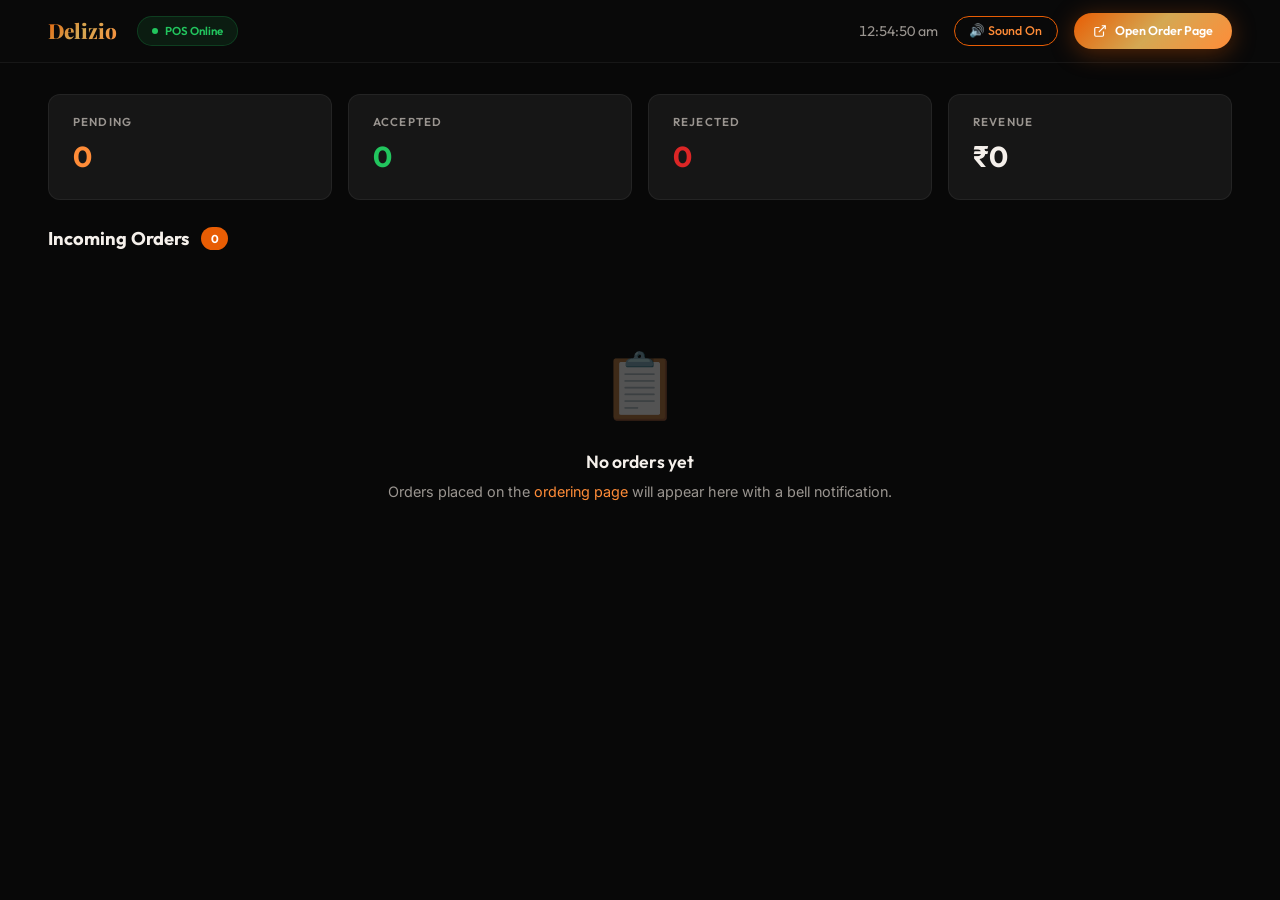
==== admin.html @ 1ea42906 "Initial commit: Delizio Momo Demo" ====
<!DOCTYPE html>
<html lang="en">
<head>
  <meta charset="UTF-8" />
  <meta name="viewport" content="width=device-width, initial-scale=1.0" />
  <title>POS Dashboard — Delizio Momo</title>
  <link rel="stylesheet" href="styles.css" />
  <style>
    /* ===== POS DASHBOARD STYLES ===== */
    body { background: #080808; }

    .pos-wrapper {
      padding-top: 70px;
      min-height: 100vh;
    }

    /* Top bar */
    .pos-topbar {
      position: fixed;
      top: 0;
      left: 0;
      width: 100%;
      z-index: 1000;
      background: rgba(10,10,10,0.92);
      backdrop-filter: blur(20px) saturate(1.6);
      border-bottom: 1px solid var(--color-border);
      padding: 0.8rem 0;
    }
    .pos-topbar .container {
      display: flex;
      align-items: center;
      justify-content: space-between;
    }
    .pos-topbar-left {
      display: flex;
      align-items: center;
      gap: 1.25rem;
    }
    .pos-topbar-left .nav-logo { font-size: 1.3rem; }
    .pos-badge {
      display: inline-flex;
      align-items: center;
      gap: 0.4rem;
      padding: 0.3rem 0.9rem;
      border-radius: var(--radius-full);
      background: rgba(34,197,94,0.1);
      border: 1px solid rgba(34,197,94,0.2);
      font-family: var(--font-ui);
      font-size: 0.72rem;
      font-weight: 600;
      color: var(--color-green);
    }
    .pos-badge .dot {
      width: 6px; height: 6px;
      border-radius: 50%;
      background: var(--color-green);
      animation: pulse-dot 2s ease-in-out infinite;
    }
    .pos-topbar-right {
      display: flex;
      align-items: center;
      gap: 1rem;
    }
    .pos-clock {
      font-family: var(--font-ui);
      font-size: 0.88rem;
      color: var(--color-text-dim);
      font-variant-numeric: tabular-nums;
    }
    .pos-sound-toggle {
      display: flex;
      align-items: center;
      gap: 0.4rem;
      padding: 0.4rem 0.9rem;
      border-radius: var(--radius-full);
      border: 1px solid var(--color-border);
      font-family: var(--font-ui);
      font-size: 0.78rem;
      font-weight: 500;
      color: var(--color-text-dim);
      cursor: pointer;
      transition: all var(--dur-fast) ease;
    }
    .pos-sound-toggle.on { border-color: var(--color-accent); color: var(--color-accent-2); }

    /* Stats bar */
    .pos-stats {
      display: flex;
      gap: 1rem;
      margin-bottom: 1.5rem;
    }
    .pos-stat-card {
      flex: 1;
      padding: 1.25rem 1.5rem;
      background: var(--color-surface);
      border: 1px solid var(--color-border);
      border-radius: var(--radius-md);
    }
    .pos-stat-card h4 {
      font-family: var(--font-ui);
      font-size: 0.72rem;
      font-weight: 600;
      text-transform: uppercase;
      letter-spacing: 0.1em;
      color: var(--color-text-dim);
      margin-bottom: 0.3rem;
    }
    .pos-stat-card .value {
      font-family: var(--font-ui);
      font-size: 1.8rem;
      font-weight: 700;
    }
    .pos-stat-card .value.orange { color: var(--color-accent-2); }
    .pos-stat-card .value.green { color: var(--color-green); }
    .pos-stat-card .value.red { color: var(--color-red); }

    /* Content */
    .pos-content { padding: 1.5rem 0 3rem; }
    .pos-section-title {
      font-family: var(--font-ui);
      font-size: 1.15rem;
      font-weight: 700;
      margin-bottom: 1rem;
      display: flex;
      align-items: center;
      gap: 0.75rem;
    }
    .pos-section-title .count {
      background: var(--color-accent);
      color: #fff;
      font-size: 0.72rem;
      font-weight: 700;
      padding: 0.15rem 0.6rem;
      border-radius: var(--radius-full);
    }

    /* Order cards */
    .pos-orders { display: flex; flex-direction: column; gap: 1rem; }

    .pos-order-card {
      background: var(--color-surface);
      border: 1px solid var(--color-border);
      border-radius: var(--radius-lg);
      padding: 1.5rem;
      transition: all var(--dur-med) var(--ease-out);
      animation: slideInOrder 0.5s var(--ease-out) both;
    }
    .pos-order-card.pending {
      border-color: rgba(232,93,4,0.3);
      box-shadow: 0 0 30px rgba(232,93,4,0.08);
    }
    .pos-order-card.accepted { border-color: rgba(34,197,94,0.3); }
    .pos-order-card.rejected { border-color: rgba(220,38,38,0.2); opacity: 0.5; }

    @keyframes slideInOrder {
      from { opacity: 0; transform: translateY(-20px) scale(0.97); }
      to   { opacity: 1; transform: translateY(0) scale(1); }
    }

    .pos-order-header {
      display: flex;
      align-items: center;
      justify-content: space-between;
      margin-bottom: 1rem;
      flex-wrap: wrap;
      gap: 0.5rem;
    }
    .pos-order-id {
      font-family: var(--font-ui);
      font-size: 1.1rem;
      font-weight: 700;
    }
    .pos-order-meta {
      display: flex;
      align-items: center;
      gap: 1rem;
    }
    .pos-order-type {
      display: inline-flex;
      align-items: center;
      gap: 0.3rem;
      padding: 0.25rem 0.7rem;
      border-radius: var(--radius-full);
      font-family: var(--font-ui);
      font-size: 0.7rem;
      font-weight: 600;
      text-transform: uppercase;
      background: rgba(255,255,255,0.05);
      border: 1px solid var(--color-border);
    }
    .pos-order-time {
      font-family: var(--font-ui);
      font-size: 0.78rem;
      color: var(--color-text-dim);
    }
    .pos-order-status {
      display: inline-flex;
      align-items: center;
      gap: 0.3rem;
      padding: 0.25rem 0.7rem;
      border-radius: var(--radius-full);
      font-family: var(--font-ui);
      font-size: 0.7rem;
      font-weight: 700;
      text-transform: uppercase;
      letter-spacing: 0.05em;
    }
    .pos-order-status.s-pending { background: rgba(232,93,4,0.12); color: var(--color-accent-2); }
    .pos-order-status.s-accepted { background: rgba(34,197,94,0.12); color: var(--color-green); }
    .pos-order-status.s-rejected { background: rgba(220,38,38,0.12); color: var(--color-red); }

    /* Order body */
    .pos-order-customer {
      display: flex;
      gap: 2rem;
      margin-bottom: 1rem;
      padding-bottom: 1rem;
      border-bottom: 1px solid var(--color-border);
      flex-wrap: wrap;
    }
    .pos-order-customer-info span {
      display: block;
      font-family: var(--font-ui);
    }
    .pos-cust-label {
      font-size: 0.65rem;
      text-transform: uppercase;
      letter-spacing: 0.1em;
      color: var(--color-text-dim);
      margin-bottom: 0.15rem;
    }
    .pos-cust-val {
      font-size: 0.9rem;
      font-weight: 500;
    }

    .pos-order-items-list {
      margin-bottom: 1rem;
    }
    .pos-order-items-list .item-row {
      display: flex;
      justify-content: space-between;
      align-items: center;
      padding: 0.4rem 0;
      font-family: var(--font-ui);
      font-size: 0.88rem;
    }
    .item-row .item-name {
      display: flex;
      align-items: center;
      gap: 0.5rem;
    }
    .item-row .item-qty {
      background: rgba(255,255,255,0.05);
      padding: 0.1rem 0.5rem;
      border-radius: 4px;
      font-size: 0.75rem;
      font-weight: 600;
      color: var(--color-text-dim);
    }
    .item-row .item-total {
      font-weight: 600;
      color: var(--color-text);
    }

    .pos-order-summary {
      display: flex;
      justify-content: space-between;
      align-items: center;
      padding-top: 0.75rem;
      border-top: 1px solid var(--color-border);
    }
    .pos-order-total {
      font-family: var(--font-ui);
    }
    .pos-order-total small {
      display: block;
      font-size: 0.7rem;
      color: var(--color-text-dim);
      text-transform: uppercase;
      letter-spacing: 0.08em;
    }
    .pos-order-total strong {
      font-size: 1.4rem;
      font-weight: 700;
      color: var(--color-accent-2);
    }
    .pos-order-total .breakdown {
      font-size: 0.72rem;
      color: var(--color-text-dim);
    }
    .pos-order-payment {
      font-family: var(--font-ui);
      font-size: 0.78rem;
      color: var(--color-text-dim);
      text-align: right;
    }
    .pos-order-payment strong { color: var(--color-text); }

    /* Action buttons */
    .pos-order-actions {
      display: flex;
      gap: 0.75rem;
      margin-top: 1.25rem;
    }
    .pos-btn {
      flex: 1;
      padding: 0.8rem;
      border-radius: var(--radius-md);
      font-family: var(--font-ui);
      font-weight: 700;
      font-size: 0.9rem;
      display: flex;
      align-items: center;
      justify-content: center;
      gap: 0.5rem;
      cursor: pointer;
      transition: all var(--dur-med) var(--ease-out);
    }
    .pos-btn-accept {
      background: rgba(34,197,94,0.12);
      border: 1px solid rgba(34,197,94,0.3);
      color: var(--color-green);
    }
    .pos-btn-accept:hover {
      background: var(--color-green);
      color: #fff;
    }
    .pos-btn-reject {
      background: rgba(220,38,38,0.08);
      border: 1px solid rgba(220,38,38,0.2);
      color: var(--color-red);
    }
    .pos-btn-reject:hover {
      background: var(--color-red);
      color: #fff;
    }

    /* Empty state */
    .pos-empty {
      text-align: center;
      padding: 4rem 2rem;
      color: var(--color-text-dim);
    }
    .pos-empty .icon { font-size: 4rem; margin-bottom: 1rem; opacity: 0.3; }
    .pos-empty h3 {
      font-family: var(--font-ui);
      font-size: 1.1rem;
      font-weight: 600;
      margin-bottom: 0.5rem;
      color: var(--color-text);
    }
    .pos-empty p { font-size: 0.9rem; }

    /* Bell ring animation */
    .bell-ring {
      position: fixed;
      inset: 0;
      z-index: 9999;
      display: flex;
      align-items: center;
      justify-content: center;
      background: rgba(0,0,0,0.6);
      backdrop-filter: blur(10px);
      opacity: 0;
      visibility: hidden;
      pointer-events: none;
      transition: all 0.3s ease;
    }
    .bell-ring.active { opacity: 1; visibility: visible; pointer-events: auto; }
    .bell-ring-inner {
      text-align: center;
      animation: bellBounce 0.6s ease infinite alternate;
    }
    .bell-ring-icon {
      font-size: 6rem;
      display: block;
      animation: bellShake 0.4s ease-in-out infinite;
    }
    .bell-ring-text {
      font-family: var(--font-ui);
      font-size: 1.5rem;
      font-weight: 700;
      margin-top: 1rem;
      color: var(--color-accent-2);
    }
    .bell-ring-sub {
      font-family: var(--font-ui);
      font-size: 0.9rem;
      color: var(--color-text-dim);
      margin-top: 0.5rem;
    }
    .bell-ring-dismiss {
      margin-top: 1.5rem;
      padding: 0.7rem 2rem;
      background: var(--color-accent);
      color: #fff;
      font-family: var(--font-ui);
      font-weight: 700;
      font-size: 0.9rem;
      border-radius: var(--radius-full);
      cursor: pointer;
      border: none;
      transition: all var(--dur-med) var(--ease-out);
    }
    .bell-ring-dismiss:hover { background: var(--color-accent-2); }

    @keyframes bellShake {
      0%  { transform: rotate(0deg); }
      25% { transform: rotate(15deg); }
      50% { transform: rotate(0deg); }
      75% { transform: rotate(-15deg); }
      100%{ transform: rotate(0deg); }
    }
    @keyframes bellBounce {
      from { transform: scale(1); }
      to   { transform: scale(1.05); }
    }

    /* Pulsing border on new order */
    @keyframes pulseGlow {
      0%, 100% { box-shadow: 0 0 15px rgba(232,93,4,0.15); }
      50%      { box-shadow: 0 0 40px rgba(232,93,4,0.35); }
    }
    .pos-order-card.pending { animation: slideInOrder 0.5s var(--ease-out) both, pulseGlow 2s ease-in-out infinite; }

    /* Responsive */
    @media (max-width: 768px) {
      .pos-stats { flex-wrap: wrap; }
      .pos-stat-card { min-width: calc(50% - 0.5rem); }
      .pos-order-customer { flex-direction: column; gap: 0.75rem; }
    }

    /* Print receipt iframe — hidden */
    #printFrame {
      position: fixed;
      top: -9999px;
      left: -9999px;
      width: 0;
      height: 0;
      border: none;
    }
  </style>
</head>
<body>

  <!-- Bell Ring Overlay -->
  <div class="bell-ring" id="bellOverlay">
    <div class="bell-ring-inner">
      <span class="bell-ring-icon">🔔</span>
      <div class="bell-ring-text">New Order!</div>
      <div class="bell-ring-sub">A customer just placed an order</div>
      <button class="bell-ring-dismiss" onclick="dismissBell()">View Order</button>
    </div>
  </div>

  <!-- Top bar -->
  <div class="pos-topbar">
    <div class="container">
      <div class="pos-topbar-left">
        <a href="index.html" class="nav-logo">Delizio</a>
        <span class="pos-badge"><span class="dot"></span> POS Online</span>
      </div>
      <div class="pos-topbar-right">
        <span class="pos-clock" id="clock">--:--:--</span>
        <button class="pos-sound-toggle on" id="soundToggle" onclick="toggleSound()">
          🔊 Sound On
        </button>
        <a href="order.html" class="btn btn-primary" style="font-size:.78rem;padding:.5rem 1.2rem">
          <svg width="14" height="14" viewBox="0 0 24 24" fill="none" stroke="currentColor" stroke-width="2"><path d="M18 13v6a2 2 0 01-2 2H5a2 2 0 01-2-2V8a2 2 0 012-2h6"/><polyline points="15 3 21 3 21 9"/><line x1="10" y1="14" x2="21" y2="3"/></svg>
          Open Order Page
        </a>
      </div>
    </div>
  </div>

  <div class="pos-wrapper">
    <div class="container">
      <div class="pos-content">

        <!-- Stats -->
        <div class="pos-stats">
          <div class="pos-stat-card">
            <h4>Pending</h4>
            <div class="value orange" id="statPending">0</div>
          </div>
          <div class="pos-stat-card">
            <h4>Accepted</h4>
            <div class="value green" id="statAccepted">0</div>
          </div>
          <div class="pos-stat-card">
            <h4>Rejected</h4>
            <div class="value red" id="statRejected">0</div>
          </div>
          <div class="pos-stat-card">
            <h4>Revenue</h4>
            <div class="value" id="statRevenue">₹0</div>
          </div>
        </div>

        <!-- Orders -->
        <div class="pos-section-title">
          Incoming Orders <span class="count" id="orderCount">0</span>
        </div>
        <div class="pos-orders" id="ordersContainer">
          <div class="pos-empty" id="emptyState">
            <div class="icon">📋</div>
            <h3>No orders yet</h3>
            <p>Orders placed on the <a href="order.html" style="color:var(--color-accent-2)">ordering page</a> will appear here with a bell notification.</p>
          </div>
        </div>
      </div>
    </div>
  </div>

  <!-- Hidden print frame -->
  <iframe id="printFrame"></iframe>

<script>
/* ===== POS DASHBOARD LOGIC ===== */

const channel = new BroadcastChannel('delizio_orders');
let orders = JSON.parse(localStorage.getItem('delizio_orders') || '[]');
// Deduplicate orders by ID (keep first occurrence)
orders = orders.filter((o, i, arr) => arr.findIndex(x => x.id === o.id) === i);
localStorage.setItem('delizio_orders', JSON.stringify(orders));
let soundOn = true;

// Web Audio API bell sound
const audioCtx = new (window.AudioContext || window.webkitAudioContext)();

function playBell() {
  if (!soundOn) return;
  // Resume audio context (needed after user gesture)
  if (audioCtx.state === 'suspended') audioCtx.resume();

  // LOUD repeating alarm — rings until dismissed
  alarmInterval = setInterval(() => {
    playAlarmBurst();
  }, 1800);
  playAlarmBurst(); // play immediately
}

let alarmInterval = null;

function stopAlarm() {
  if (alarmInterval) {
    clearInterval(alarmInterval);
    alarmInterval = null;
  }
}

function playAlarmBurst() {
  if (!soundOn) return;
  const now = audioCtx.currentTime;

  // Ring pattern: rapid alternating tones like a real alarm
  const pattern = [
    // RING 1
    { freq: 1800, start: 0,    dur: 0.12, vol: 1.0, type: 'square' },
    { freq: 1400, start: 0.12, dur: 0.12, vol: 1.0, type: 'square' },
    { freq: 1800, start: 0.24, dur: 0.12, vol: 1.0, type: 'square' },
    { freq: 1400, start: 0.36, dur: 0.12, vol: 1.0, type: 'square' },
    // RING 2 - higher
    { freq: 2200, start: 0.55, dur: 0.1,  vol: 0.9, type: 'square' },
    { freq: 1700, start: 0.65, dur: 0.1,  vol: 0.9, type: 'square' },
    { freq: 2200, start: 0.75, dur: 0.1,  vol: 0.9, type: 'square' },
    { freq: 1700, start: 0.85, dur: 0.1,  vol: 0.9, type: 'square' },
    // RING 3 - urgent
    { freq: 2500, start: 1.05, dur: 0.08, vol: 1.0, type: 'sawtooth' },
    { freq: 1900, start: 1.13, dur: 0.08, vol: 1.0, type: 'sawtooth' },
    { freq: 2500, start: 1.21, dur: 0.08, vol: 1.0, type: 'sawtooth' },
    { freq: 1900, start: 1.29, dur: 0.08, vol: 1.0, type: 'sawtooth' },
    { freq: 2500, start: 1.37, dur: 0.08, vol: 1.0, type: 'sawtooth' },
    { freq: 1900, start: 1.45, dur: 0.08, vol: 1.0, type: 'sawtooth' },
  ];

  pattern.forEach(t => {
    // Main oscillator
    const osc = audioCtx.createOscillator();
    const gain = audioCtx.createGain();
    osc.type = t.type;
    osc.frequency.value = t.freq;
    gain.gain.setValueAtTime(t.vol, now + t.start);
    gain.gain.setValueAtTime(t.vol, now + t.start + t.dur * 0.7);
    gain.gain.exponentialRampToValueAtTime(0.01, now + t.start + t.dur);
    osc.connect(gain);
    gain.connect(audioCtx.destination);
    osc.start(now + t.start);
    osc.stop(now + t.start + t.dur + 0.01);

    // Harmonic layer for extra loudness
    const osc2 = audioCtx.createOscillator();
    const gain2 = audioCtx.createGain();
    osc2.type = 'sine';
    osc2.frequency.value = t.freq * 0.5;
    gain2.gain.setValueAtTime(t.vol * 0.6, now + t.start);
    gain2.gain.exponentialRampToValueAtTime(0.01, now + t.start + t.dur);
    osc2.connect(gain2);
    gain2.connect(audioCtx.destination);
    osc2.start(now + t.start);
    osc2.stop(now + t.start + t.dur + 0.01);
  });
}

function toggleSound() {
  soundOn = !soundOn;
  const btn = document.getElementById('soundToggle');
  btn.textContent = soundOn ? '🔊 Sound On' : '🔇 Sound Off';
  btn.classList.toggle('on', soundOn);
  // Resume AudioContext on user gesture
  if (soundOn && audioCtx.state === 'suspended') {
    audioCtx.resume();
  }
}

// Resume audio on ANY click (required by browser autoplay policy)
document.addEventListener('click', () => {
  if (audioCtx.state === 'suspended') audioCtx.resume();
}, { once: true });

// Clock
function updateClock() {
  const now = new Date();
  document.getElementById('clock').textContent = now.toLocaleTimeString('en-IN', { hour12: true });
}
setInterval(updateClock, 1000);
updateClock();

// Listen for new orders
channel.addEventListener('message', e => {
  if (e.data.type === 'NEW_ORDER') {
    // Avoid duplicates
    if (!orders.some(o => o.id === e.data.order.id)) {
      orders.unshift(e.data.order);
      localStorage.setItem('delizio_orders', JSON.stringify(orders));
    }
    playBell();
    showBellOverlay();
    renderOrders();
  }
});

function showBellOverlay() {
  document.getElementById('bellOverlay').classList.add('active');
  // Auto-dismiss after 8s
  setTimeout(dismissBell, 8000);
}

function dismissBell() {
  document.getElementById('bellOverlay').classList.remove('active');
  stopAlarm();
}

function acceptOrder(orderId) {
  const idx = orders.findIndex(o => o.id === orderId && o.status === 'pending');
  if (idx !== -1) {
    orders[idx].status = 'accepted';
    localStorage.setItem('delizio_orders', JSON.stringify(orders));
    channel.postMessage({ type: 'ORDER_STATUS', orderId, status: 'accepted' });
    renderOrders();
    // Auto-print bill
    printBill(orders[idx]);
  }
}

function printBill(order) {
  const time = new Date(order.time).toLocaleString('en-IN', {
    day: '2-digit', month: 'short', year: 'numeric',
    hour: '2-digit', minute: '2-digit', hour12: true
  });
  const payLabel = order.payment === 'cod' ? 'Cash' : 'Online';
  const itemsHtml = order.items.map(i => `
    <tr>
      <td style="text-align:left">${i.diet==='veg'?'●':'●'} ${i.name}</td>
      <td style="text-align:center">${i.qty}</td>
      <td style="text-align:right">₹${i.price}</td>
      <td style="text-align:right">₹${i.price * i.qty}</td>
    </tr>
  `).join('');

  const billHtml = `
<!DOCTYPE html>
<html>
<head>
<style>
  @page { margin: 4mm; size: 80mm auto; }
  * { margin: 0; padding: 0; box-sizing: border-box; }
  body {
    font-family: 'Courier New', Courier, monospace;
    font-size: 12px;
    color: #000;
    width: 72mm;
    margin: 0 auto;
    padding: 2mm 0;
  }
  .center { text-align: center; }
  .brand { font-size: 20px; font-weight: bold; letter-spacing: 2px; margin-bottom: 2px; }
  .tagline { font-size: 9px; color: #555; margin-bottom: 6px; }
  .divider { border-top: 1px dashed #000; margin: 6px 0; }
  .info-row { display: flex; justify-content: space-between; font-size: 11px; margin: 2px 0; }
  table { width: 100%; border-collapse: collapse; margin: 4px 0; }
  th { font-size: 10px; text-transform: uppercase; border-bottom: 1px solid #000; padding: 3px 0; }
  td { font-size: 11px; padding: 3px 0; vertical-align: top; }
  .total-section { margin-top: 4px; }
  .total-row { display: flex; justify-content: space-between; font-size: 11px; margin: 2px 0; }
  .grand-total { font-size: 16px; font-weight: bold; border-top: 2px solid #000; border-bottom: 2px solid #000; padding: 4px 0; margin: 4px 0; }
  .footer { font-size: 10px; color: #555; margin-top: 8px; }
  .footer-big { font-size: 12px; font-weight: bold; margin-top: 4px; }
</style>
</head>
<body>
  <div class="center">
    <div class="brand">DELIZIO MOMO</div>
    <div class="tagline">The Taste That Lasts Long 🔥</div>
    <div style="font-size:10px">Phadke Road, Dombivli</div>
    <div style="font-size:10px">Tel: +91 XXXXX XXXXX</div>
  </div>

  <div class="divider"></div>

  <div class="info-row"><span>Order #</span><span><b>${order.id}</b></span></div>
  <div class="info-row"><span>Date</span><span>${time}</span></div>
  <div class="info-row"><span>Type</span><span>🏪 Self Pickup</span></div>
  <div class="info-row"><span>Payment</span><span>${payLabel}</span></div>

  <div class="divider"></div>

  <div class="info-row"><span>Customer</span><span><b>${order.customer.name}</b></span></div>
  <div class="info-row"><span>Phone</span><span>${order.customer.phone}</span></div>
  ${order.customer.notes ? '<div class="info-row"><span>Notes</span><span>' + order.customer.notes + '</span></div>' : ''}

  <div class="divider"></div>

  <table>
    <thead>
      <tr>
        <th style="text-align:left">Item</th>
        <th style="text-align:center">Qty</th>
        <th style="text-align:right">Rate</th>
        <th style="text-align:right">Amt</th>
      </tr>
    </thead>
    <tbody>
      ${itemsHtml}
    </tbody>
  </table>

  <div class="divider"></div>

  <div class="total-section">
    <div class="total-row"><span>Subtotal</span><span>₹${order.subtotal}</span></div>
    <div class="total-row"><span>GST (5%)</span><span>₹${order.gst}</span></div>
    <div class="total-row grand-total"><span>TOTAL</span><span>₹${order.total}</span></div>
  </div>

  <div class="divider"></div>

  <div class="center footer">
    <div class="footer-big">Thank You! Visit Again 🥟</div>
    <div style="margin-top:4px">Follow us @deliziomomo</div>
    <div style="margin-top:2px">www.deliziomomo.com</div>
  </div>

  <div style="margin-top:10px;text-align:center;font-size:9px;color:#999">
    --- Powered by Delizio POS ---
  </div>
</body>
</html>
  `;

  const frame = document.getElementById('printFrame');
  const doc = frame.contentDocument || frame.contentWindow.document;
  doc.open();
  doc.write(billHtml);
  doc.close();

  // Wait for content to render, then print
  setTimeout(() => {
    frame.contentWindow.focus();
    frame.contentWindow.print();
  }, 300);
}

function rejectOrder(orderId) {
  const idx = orders.findIndex(o => o.id === orderId && o.status === 'pending');
  if (idx !== -1) {
    orders[idx].status = 'rejected';
    localStorage.setItem('delizio_orders', JSON.stringify(orders));
    channel.postMessage({ type: 'ORDER_STATUS', orderId, status: 'rejected' });
    renderOrders();
  }
}

function renderOrders() {
  const container = document.getElementById('ordersContainer');
  const empty = document.getElementById('emptyState');

  if (orders.length === 0) {
    container.innerHTML = '';
    container.appendChild(empty);
    empty.style.display = '';
  } else {
    empty.style.display = 'none';
    container.innerHTML = orders.map(o => {
      const time = new Date(o.time).toLocaleTimeString('en-IN', { hour: '2-digit', minute: '2-digit', hour12: true });
      const statusClass = o.status === 'pending' ? 's-pending' : o.status === 'accepted' ? 's-accepted' : 's-rejected';
      const statusLabel = o.status.charAt(0).toUpperCase() + o.status.slice(1);
      const payLabel = o.payment === 'cod' ? '💵 Cash on Delivery' : '💳 Online Payment';

      return `
        <div class="pos-order-card ${o.status}">
          <div class="pos-order-header">
            <div style="display:flex;align-items:center;gap:0.75rem;flex-wrap:wrap">
              <span class="pos-order-id">#${o.id}</span>
              <span class="pos-order-type">${o.orderType === 'delivery' ? '🚗 Delivery' : '🏪 Pickup'}</span>
              <span class="pos-order-status ${statusClass}">● ${statusLabel}</span>
            </div>
            <span class="pos-order-time">🕐 ${time}</span>
          </div>

          <div class="pos-order-customer">
            <div class="pos-order-customer-info">
              <span class="pos-cust-label">Customer</span>
              <span class="pos-cust-val">${o.customer.name}</span>
            </div>
            <div class="pos-order-customer-info">
              <span class="pos-cust-label">Phone</span>
              <span class="pos-cust-val">${o.customer.phone}</span>
            </div>
            ${o.orderType === 'delivery' && o.customer.address ? `
            <div class="pos-order-customer-info" style="flex:1">
              <span class="pos-cust-label">Address</span>
              <span class="pos-cust-val">${o.customer.address}</span>
            </div>` : ''}
            ${o.customer.notes ? `
            <div class="pos-order-customer-info">
              <span class="pos-cust-label">Notes</span>
              <span class="pos-cust-val" style="color:var(--color-accent-2)">${o.customer.notes}</span>
            </div>` : ''}
          </div>

          <div class="pos-order-items-list">
            ${o.items.map(i => `
              <div class="item-row">
                <div class="item-name">
                  <span>${i.diet==='veg'?'🟢':'🔴'}</span>
                  <span>${i.name}</span>
                  <span class="item-qty">×${i.qty}</span>
                </div>
                <span class="item-total">₹${i.price * i.qty}</span>
              </div>
            `).join('')}
          </div>

          <div class="pos-order-summary">
            <div class="pos-order-total">
              <small>Order Total</small>
              <strong>₹${o.total}</strong>
              <div class="breakdown">Sub: ₹${o.subtotal} + GST: ₹${o.gst}${o.delivery ? ' + Del: ₹' + o.delivery : ''}</div>
            </div>
            <div class="pos-order-payment">
              <span>${payLabel}</span>
            </div>
          </div>

          ${o.status === 'pending' ? `
          <div class="pos-order-actions">
            <button class="pos-btn pos-btn-accept" data-action="accept" data-order-id="${o.id}">
              ✓ Accept Order
            </button>
            <button class="pos-btn pos-btn-reject" data-action="reject" data-order-id="${o.id}">
              ✕ Reject
            </button>
          </div>` : ''}
        </div>
      `;
    }).join('');
  }

  // Update stats
  const pending  = orders.filter(o => o.status === 'pending').length;
  const accepted = orders.filter(o => o.status === 'accepted').length;
  const rejected = orders.filter(o => o.status === 'rejected').length;
  const revenue  = orders.filter(o => o.status === 'accepted').reduce((s,o) => s + o.total, 0);

  document.getElementById('statPending').textContent = pending;
  document.getElementById('statAccepted').textContent = accepted;
  document.getElementById('statRejected').textContent = rejected;
  document.getElementById('statRevenue').textContent = '₹' + revenue;
  document.getElementById('orderCount').textContent = orders.length;
}

// Event delegation for accept/reject buttons
document.getElementById('ordersContainer').addEventListener('click', function(e) {
  const btn = e.target.closest('[data-action]');
  if (!btn) return;
  const action = btn.dataset.action;
  const orderId = btn.dataset.orderId;
  if (action === 'accept') acceptOrder(orderId);
  if (action === 'reject') rejectOrder(orderId);
});

renderOrders();
</script>
</body>
</html>
---- styles.css ----
/* ===== DELIZIO MOMO — DESIGN SYSTEM ===== */
@import url('https://fonts.googleapis.com/css2?family=Playfair+Display:ital,wght@0,400;0,600;0,700;0,800;1,400;1,600&family=Inter:wght@300;400;500;600;700&family=Outfit:wght@300;400;500;600;700&display=swap');

/* ---------- TOKENS ---------- */
:root {
  /* Palette */
  --color-bg:        #0A0A0A;
  --color-bg-alt:    #111111;
  --color-surface:   #161616;
  --color-surface-2: #1C1C1C;
  --color-border:    rgba(255,255,255,0.06);
  --color-text:      #F5F0EB;
  --color-text-dim:  #9A9590;
  --color-accent:    #E85D04;
  --color-accent-2:  #FF8C38;
  --color-gold:      #D4A853;
  --color-red:       #DC2626;
  --color-green:     #22C55E;

  /* Gradients */
  --grad-hero:    linear-gradient(135deg, #E85D04 0%, #D4A853 50%, #FF8C38 100%);
  --grad-card:    linear-gradient(180deg, rgba(232,93,4,0.08) 0%, rgba(10,10,10,0) 100%);
  --grad-glow:    radial-gradient(ellipse at 50% 0%, rgba(232,93,4,0.12) 0%, transparent 70%);

  /* Typography */
  --font-display: 'Playfair Display', Georgia, serif;
  --font-body:    'Inter', -apple-system, sans-serif;
  --font-ui:      'Outfit', 'Inter', sans-serif;

  /* Spacing */
  --space-xs:  0.5rem;
  --space-sm:  1rem;
  --space-md:  1.5rem;
  --space-lg:  2.5rem;
  --space-xl:  4rem;
  --space-2xl: 6rem;
  --space-3xl: 8rem;

  /* Radius */
  --radius-sm:   8px;
  --radius-md:   12px;
  --radius-lg:   20px;
  --radius-xl:   28px;
  --radius-full: 999px;

  /* Timing */
  --ease-out:  cubic-bezier(0.16, 1, 0.3, 1);
  --ease-in:   cubic-bezier(0.6, 0, 0.4, 1);
  --dur-fast:  200ms;
  --dur-med:   400ms;
  --dur-slow:  700ms;
}

/* ---------- RESET ---------- */
*, *::before, *::after { margin: 0; padding: 0; box-sizing: border-box; }

html {
  scroll-behavior: smooth;
  font-size: 16px;
  -webkit-font-smoothing: antialiased;
  -moz-osx-font-smoothing: grayscale;
}

body {
  font-family: var(--font-body);
  background: var(--color-bg);
  color: var(--color-text);
  line-height: 1.6;
  overflow-x: hidden;
}

a { color: inherit; text-decoration: none; }
button { font-family: inherit; cursor: pointer; border: none; background: none; color: inherit; }
img { display: block; max-width: 100%; height: auto; }
ul, ol { list-style: none; }
h1,h2,h3,h4,h5,h6 { font-family: var(--font-display); font-weight: 700; line-height: 1.15; }

/* ---------- UTILITY ---------- */
.container {
  width: 100%;
  max-width: 1280px;
  margin: 0 auto;
  padding: 0 clamp(1.25rem, 4vw, 3rem);
}
.section-pad { padding: var(--space-3xl) 0; }
.section-label {
  font-family: var(--font-ui);
  font-size: 0.75rem;
  font-weight: 600;
  letter-spacing: 0.2em;
  text-transform: uppercase;
  color: var(--color-accent);
  margin-bottom: var(--space-xs);
}
.section-title {
  font-size: clamp(2rem, 5vw, 3.5rem);
  margin-bottom: var(--space-md);
}
.section-sub {
  color: var(--color-text-dim);
  max-width: 560px;
  font-size: 1.05rem;
}

/* ---------- BUTTONS ---------- */
.btn {
  display: inline-flex;
  align-items: center;
  gap: 0.5rem;
  padding: 0.85rem 2rem;
  border-radius: var(--radius-full);
  font-family: var(--font-ui);
  font-weight: 600;
  font-size: 0.95rem;
  transition: all var(--dur-med) var(--ease-out);
  position: relative;
  overflow: hidden;
}
.btn::after {
  content: '';
  position: absolute;
  inset: 0;
  background: rgba(255,255,255,0);
  transition: background var(--dur-fast) ease;
}
.btn:hover::after { background: rgba(255,255,255,0.08); }

.btn-primary {
  background: var(--grad-hero);
  color: #fff;
  box-shadow: 0 4px 24px rgba(232,93,4,0.35);
}
.btn-primary:hover {
  box-shadow: 0 6px 32px rgba(232,93,4,0.5);
  transform: translateY(-2px);
}
.btn-outline {
  border: 1.5px solid rgba(255,255,255,0.2);
  color: var(--color-text);
  backdrop-filter: blur(8px);
}
.btn-outline:hover {
  border-color: var(--color-accent);
  color: var(--color-accent);
}

/* ---------- CUSTOM CURSOR ---------- */
.cursor-dot {
  position: fixed;
  width: 8px;
  height: 8px;
  border-radius: 50%;
  background: var(--color-accent);
  pointer-events: none;
  z-index: 10000;
  transition: transform var(--dur-fast) var(--ease-out);
  mix-blend-mode: difference;
}
.cursor-ring {
  position: fixed;
  width: 40px;
  height: 40px;
  border-radius: 50%;
  border: 1.5px solid rgba(232,93,4,0.4);
  pointer-events: none;
  z-index: 9999;
  transition: all var(--dur-med) var(--ease-out);
  mix-blend-mode: difference;
}

/* ---------- PRELOADER ---------- */
.preloader {
  position: fixed;
  inset: 0;
  z-index: 99999;
  background: var(--color-bg);
  display: flex;
  align-items: center;
  justify-content: center;
  flex-direction: column;
  gap: 1.5rem;
  transition: opacity 0.6s ease, visibility 0.6s ease;
}
.preloader.hide {
  opacity: 0;
  visibility: hidden;
}
.preloader-logo {
  font-family: var(--font-display);
  font-size: 2.5rem;
  font-weight: 800;
  background: var(--grad-hero);
  -webkit-background-clip: text;
  -webkit-text-fill-color: transparent;
  background-clip: text;
}
.preloader-bar {
  width: 120px;
  height: 3px;
  background: var(--color-surface-2);
  border-radius: 4px;
  overflow: hidden;
}
.preloader-bar span {
  display: block;
  height: 100%;
  width: 0;
  background: var(--grad-hero);
  border-radius: 4px;
  animation: preload-fill 1.8s var(--ease-out) forwards;
}
@keyframes preload-fill {
  to { width: 100%; }
}

/* ---------- NAVBAR ---------- */
.navbar {
  position: fixed;
  top: 0;
  left: 0;
  width: 100%;
  z-index: 1000;
  padding: 1rem 0;
  transition: all var(--dur-med) var(--ease-out);
}
.navbar.scrolled {
  background: rgba(10,10,10,0.85);
  backdrop-filter: blur(20px) saturate(1.6);
  border-bottom: 1px solid var(--color-border);
  padding: 0.65rem 0;
}
.navbar .container {
  display: flex;
  align-items: center;
  justify-content: space-between;
}
.nav-logo {
  font-family: var(--font-display);
  font-size: 1.6rem;
  font-weight: 800;
  background: var(--grad-hero);
  -webkit-background-clip: text;
  -webkit-text-fill-color: transparent;
  background-clip: text;
}
.nav-links {
  display: flex;
  align-items: center;
  gap: 2.5rem;
}
.nav-links a {
  font-family: var(--font-ui);
  font-size: 0.88rem;
  font-weight: 500;
  color: var(--color-text-dim);
  transition: color var(--dur-fast) ease;
  position: relative;
}
.nav-links a::after {
  content: '';
  position: absolute;
  bottom: -4px;
  left: 0;
  width: 0;
  height: 2px;
  background: var(--color-accent);
  transition: width var(--dur-med) var(--ease-out);
}
.nav-links a:hover { color: var(--color-text); }
.nav-links a:hover::after { width: 100%; }
.nav-links .btn { font-size: 0.85rem; padding: 0.65rem 1.5rem; }
.nav-toggle {
  display: none;
  flex-direction: column;
  gap: 5px;
  width: 28px;
}
.nav-toggle span {
  display: block;
  height: 2px;
  background: var(--color-text);
  border-radius: 2px;
  transition: all var(--dur-med) var(--ease-out);
}
.nav-toggle.active span:nth-child(1) { transform: rotate(45deg) translate(5px, 5px); }
.nav-toggle.active span:nth-child(2) { opacity: 0; }
.nav-toggle.active span:nth-child(3) { transform: rotate(-45deg) translate(5px, -5px); }

/* ---------- HERO ---------- */
.hero {
  position: relative;
  min-height: 100vh;
  display: flex;
  align-items: center;
  overflow: hidden;
}
.hero-bg {
  position: absolute;
  inset: 0;
  z-index: 0;
}
.hero-bg img {
  width: 100%;
  height: 100%;
  object-fit: cover;
  filter: brightness(0.35) contrast(1.1);
}
.hero-bg::after {
  content: '';
  position: absolute;
  inset: 0;
  background: linear-gradient(
    180deg,
    rgba(10,10,10,0.3) 0%,
    rgba(10,10,10,0.05) 40%,
    rgba(10,10,10,0.6) 75%,
    var(--color-bg) 100%
  );
}
.hero-glow {
  position: absolute;
  width: 600px;
  height: 600px;
  border-radius: 50%;
  background: radial-gradient(circle, rgba(232,93,4,0.15), transparent 70%);
  top: 20%;
  left: -200px;
  z-index: 1;
  animation: float-glow 8s ease-in-out infinite alternate;
}
@keyframes float-glow {
  from { transform: translate(0, 0) scale(1); }
  to   { transform: translate(60px, -40px) scale(1.2); }
}
.hero-content {
  position: relative;
  z-index: 2;
  max-width: 700px;
}
.hero-badge {
  display: inline-flex;
  align-items: center;
  gap: 0.5rem;
  background: rgba(232,93,4,0.12);
  border: 1px solid rgba(232,93,4,0.25);
  padding: 0.4rem 1rem;
  border-radius: var(--radius-full);
  font-family: var(--font-ui);
  font-size: 0.78rem;
  font-weight: 600;
  color: var(--color-accent-2);
  margin-bottom: var(--space-md);
  animation: fadeUp 1s var(--ease-out) 2s both;
}
.hero-badge .dot {
  width: 6px;
  height: 6px;
  border-radius: 50%;
  background: var(--color-accent);
  animation: pulse-dot 2s ease-in-out infinite;
}
@keyframes pulse-dot {
  0%, 100% { opacity: 1; transform: scale(1); }
  50% { opacity: 0.5; transform: scale(1.5); }
}
.hero h1 {
  font-size: clamp(3rem, 7vw, 5.5rem);
  font-weight: 800;
  line-height: 1.05;
  margin-bottom: var(--space-md);
  animation: fadeUp 1s var(--ease-out) 2.2s both;
}
.hero h1 span {
  display: inline;
  background: var(--grad-hero);
  -webkit-background-clip: text;
  -webkit-text-fill-color: transparent;
  background-clip: text;
}
.hero-desc {
  font-size: 1.15rem;
  color: var(--color-text-dim);
  max-width: 500px;
  margin-bottom: var(--space-lg);
  line-height: 1.7;
  animation: fadeUp 1s var(--ease-out) 2.4s both;
}
.hero-actions {
  display: flex;
  gap: 1rem;
  flex-wrap: wrap;
  animation: fadeUp 1s var(--ease-out) 2.6s both;
}
@keyframes fadeUp {
  from { opacity: 0; transform: translateY(30px); }
  to   { opacity: 1; transform: translateY(0); }
}
.hero-stats {
  display: flex;
  gap: 3rem;
  margin-top: var(--space-xl);
  animation: fadeUp 1s var(--ease-out) 2.8s both;
}
.hero-stat h3 {
  font-family: var(--font-ui);
  font-size: 2rem;
  font-weight: 700;
  color: var(--color-accent-2);
}
.hero-stat p {
  font-size: 0.82rem;
  color: var(--color-text-dim);
  font-family: var(--font-ui);
  text-transform: uppercase;
  letter-spacing: 0.1em;
}

/* Scroll indicator */
.scroll-indicator {
  position: absolute;
  bottom: 2.5rem;
  left: 50%;
  transform: translateX(-50%);
  z-index: 3;
  display: flex;
  flex-direction: column;
  align-items: center;
  gap: 0.5rem;
  animation: fadeUp 1s var(--ease-out) 3s both;
}
.scroll-indicator span {
  font-family: var(--font-ui);
  font-size: 0.7rem;
  letter-spacing: 0.15em;
  text-transform: uppercase;
  color: var(--color-text-dim);
}
.scroll-mouse {
  width: 20px;
  height: 32px;
  border-radius: 10px;
  border: 1.5px solid rgba(255,255,255,0.25);
  position: relative;
}
.scroll-mouse::after {
  content: '';
  position: absolute;
  top: 6px;
  left: 50%;
  transform: translateX(-50%);
  width: 3px;
  height: 6px;
  background: var(--color-accent);
  border-radius: 2px;
  animation: scroll-anim 1.5s ease-in-out infinite;
}
@keyframes scroll-anim {
  0%   { transform: translateX(-50%) translateY(0); opacity: 1; }
  100% { transform: translateX(-50%) translateY(10px); opacity: 0; }
}

/* ---------- ABOUT ---------- */
.about { position: relative; }
.about-grid {
  display: grid;
  grid-template-columns: 1fr 1fr;
  gap: var(--space-xl);
  align-items: center;
}
.about-image {
  position: relative;
  border-radius: var(--radius-lg);
  overflow: hidden;
  aspect-ratio: 4/5;
}
.about-image img {
  width: 100%;
  height: 100%;
  object-fit: cover;
  transition: transform var(--dur-slow) var(--ease-out);
}
.about-image:hover img { transform: scale(1.05); }
.about-image::after {
  content: '';
  position: absolute;
  inset: 0;
  border: 1px solid var(--color-border);
  border-radius: var(--radius-lg);
  pointer-events: none;
}
.about-badge {
  position: absolute;
  bottom: 1.5rem;
  right: 1.5rem;
  background: rgba(10,10,10,0.8);
  backdrop-filter: blur(12px);
  border: 1px solid var(--color-border);
  padding: 1rem 1.5rem;
  border-radius: var(--radius-md);
  text-align: center;
}
.about-badge h4 {
  font-family: var(--font-ui);
  font-size: 1.8rem;
  font-weight: 700;
  color: var(--color-accent-2);
}
.about-badge p {
  font-family: var(--font-ui);
  font-size: 0.7rem;
  text-transform: uppercase;
  letter-spacing: 0.12em;
  color: var(--color-text-dim);
}
.about-text p {
  color: var(--color-text-dim);
  font-size: 1.05rem;
  margin-bottom: var(--space-md);
  line-height: 1.8;
}
.about-features {
  display: grid;
  grid-template-columns: 1fr 1fr;
  gap: var(--space-sm);
  margin-top: var(--space-lg);
}
.about-feature {
  display: flex;
  align-items: center;
  gap: 0.75rem;
  padding: 0.8rem 1rem;
  background: var(--color-surface);
  border: 1px solid var(--color-border);
  border-radius: var(--radius-md);
}
.about-feature .icon {
  font-size: 1.3rem;
}
.about-feature span {
  font-family: var(--font-ui);
  font-size: 0.88rem;
  font-weight: 500;
}

/* ---------- MENU ---------- */
.menu { background: var(--color-bg-alt); position: relative; }
.menu::before {
  content: '';
  position: absolute;
  top: 0;
  left: 50%;
  transform: translateX(-50%);
  width: 80%;
  height: 1px;
  background: linear-gradient(90deg, transparent, var(--color-border), transparent);
}
.menu-header {
  text-align: center;
  margin-bottom: var(--space-xl);
}
.menu-header .section-sub { margin: 0 auto; }

/* Tabs */
.menu-tabs {
  display: flex;
  justify-content: center;
  gap: 0.5rem;
  margin-bottom: var(--space-xl);
  flex-wrap: wrap;
}
.menu-tab {
  padding: 0.6rem 1.5rem;
  border-radius: var(--radius-full);
  font-family: var(--font-ui);
  font-size: 0.85rem;
  font-weight: 500;
  color: var(--color-text-dim);
  border: 1px solid var(--color-border);
  transition: all var(--dur-med) var(--ease-out);
}
.menu-tab:hover,
.menu-tab.active {
  background: var(--color-accent);
  border-color: var(--color-accent);
  color: #fff;
  box-shadow: 0 2px 16px rgba(232,93,4,0.3);
}

/* Cards */
.menu-grid {
  display: grid;
  grid-template-columns: repeat(auto-fill, minmax(300px, 1fr));
  gap: 1.5rem;
}
.menu-card {
  background: var(--color-surface);
  border: 1px solid var(--color-border);
  border-radius: var(--radius-lg);
  overflow: hidden;
  transition: all var(--dur-med) var(--ease-out);
  position: relative;
}
.menu-card:hover {
  transform: translateY(-6px);
  border-color: rgba(232,93,4,0.2);
  box-shadow: 0 16px 48px rgba(0,0,0,0.4), 0 0 0 1px rgba(232,93,4,0.1);
}
.menu-card-img {
  position: relative;
  height: 220px;
  overflow: hidden;
}
.menu-card-img img {
  width: 100%;
  height: 100%;
  object-fit: cover;
  transition: transform var(--dur-slow) var(--ease-out);
}
.menu-card:hover .menu-card-img img { transform: scale(1.08); }
.menu-card-tag {
  position: absolute;
  top: 1rem;
  left: 1rem;
  padding: 0.3rem 0.75rem;
  border-radius: var(--radius-full);
  font-family: var(--font-ui);
  font-size: 0.7rem;
  font-weight: 600;
  text-transform: uppercase;
  letter-spacing: 0.08em;
}
.menu-card-tag.veg {
  background: rgba(34,197,94,0.15);
  color: var(--color-green);
  border: 1px solid rgba(34,197,94,0.3);
}
.menu-card-tag.non-veg {
  background: rgba(220,38,38,0.15);
  color: var(--color-red);
  border: 1px solid rgba(220,38,38,0.3);
}
.menu-card-body {
  padding: 1.25rem;
}
.menu-card-body h3 {
  font-family: var(--font-ui);
  font-size: 1.1rem;
  font-weight: 600;
  margin-bottom: 0.4rem;
}
.menu-card-body p {
  font-size: 0.85rem;
  color: var(--color-text-dim);
  margin-bottom: 1rem;
  line-height: 1.5;
}
.menu-card-footer {
  display: flex;
  align-items: center;
  justify-content: space-between;
}
.menu-card-price {
  font-family: var(--font-ui);
  font-size: 1.3rem;
  font-weight: 700;
  color: var(--color-accent-2);
}
.menu-card-price small {
  font-size: 0.7rem;
  color: var(--color-text-dim);
  font-weight: 400;
}
.menu-card-rating {
  display: flex;
  align-items: center;
  gap: 0.3rem;
  font-family: var(--font-ui);
  font-size: 0.82rem;
  color: var(--color-gold);
}

/* ---------- SPECIALTIES ---------- */
.specialties { position: relative; }
.specialties::before {
  content: '';
  position: absolute;
  top: 0;
  left: 50%;
  transform: translateX(-50%);
  width: 80%;
  height: 1px;
  background: linear-gradient(90deg, transparent, var(--color-border), transparent);
}
.specialties-header { text-align: center; margin-bottom: var(--space-xl); }
.specialties-header .section-sub { margin: 0 auto; }
.specialties-grid {
  display: grid;
  grid-template-columns: repeat(3, 1fr);
  gap: 1.5rem;
}
.specialty-card {
  position: relative;
  border-radius: var(--radius-lg);
  overflow: hidden;
  aspect-ratio: 3/4;
  cursor: pointer;
  group: hover;
}
.specialty-card img {
  width: 100%;
  height: 100%;
  object-fit: cover;
  transition: transform var(--dur-slow) var(--ease-out);
}
.specialty-card:hover img { transform: scale(1.1); }
.specialty-card-overlay {
  position: absolute;
  inset: 0;
  background: linear-gradient(0deg, rgba(10,10,10,0.9) 0%, rgba(10,10,10,0) 60%);
  display: flex;
  flex-direction: column;
  justify-content: flex-end;
  padding: 1.5rem;
}
.specialty-card-overlay h3 {
  font-family: var(--font-ui);
  font-size: 1.3rem;
  font-weight: 700;
  margin-bottom: 0.3rem;
}
.specialty-card-overlay p {
  font-size: 0.85rem;
  color: var(--color-text-dim);
}
.specialty-card-overlay .price-tag {
  display: inline-flex;
  align-items: center;
  background: rgba(232,93,4,0.15);
  border: 1px solid rgba(232,93,4,0.3);
  padding: 0.25rem 0.8rem;
  border-radius: var(--radius-full);
  font-family: var(--font-ui);
  font-size: 0.82rem;
  font-weight: 600;
  color: var(--color-accent-2);
  margin-top: 0.5rem;
  width: fit-content;
}

/* ---------- LOCATIONS ---------- */
.locations { background: var(--color-bg-alt); position: relative; }
.locations::before {
  content: '';
  position: absolute;
  top: 0;
  left: 50%;
  transform: translateX(-50%);
  width: 80%;
  height: 1px;
  background: linear-gradient(90deg, transparent, var(--color-border), transparent);
}
.locations-header { text-align: center; margin-bottom: var(--space-xl); }
.locations-header .section-sub { margin: 0 auto; }
.locations-grid {
  display: grid;
  grid-template-columns: repeat(3, 1fr);
  gap: 1.5rem;
}
.location-card {
  background: var(--color-surface);
  border: 1px solid var(--color-border);
  border-radius: var(--radius-lg);
  padding: 2rem;
  transition: all var(--dur-med) var(--ease-out);
  text-align: center;
}
.location-card:hover {
  border-color: rgba(232,93,4,0.2);
  transform: translateY(-4px);
  box-shadow: 0 12px 40px rgba(0,0,0,0.3);
}
.location-card .icon {
  width: 56px;
  height: 56px;
  border-radius: var(--radius-md);
  background: rgba(232,93,4,0.1);
  display: flex;
  align-items: center;
  justify-content: center;
  font-size: 1.5rem;
  margin: 0 auto var(--space-md);
}
.location-card h3 {
  font-family: var(--font-ui);
  font-size: 1.15rem;
  font-weight: 600;
  margin-bottom: 0.5rem;
}
.location-card p {
  font-size: 0.88rem;
  color: var(--color-text-dim);
  line-height: 1.6;
  margin-bottom: 1rem;
}
.location-card .hours {
  display: inline-flex;
  align-items: center;
  gap: 0.4rem;
  font-family: var(--font-ui);
  font-size: 0.78rem;
  color: var(--color-green);
  font-weight: 500;
}
.location-card .hours .dot {
  width: 6px;
  height: 6px;
  border-radius: 50%;
  background: var(--color-green);
}

/* ---------- TESTIMONIALS ---------- */
.testimonials { position: relative; }
.testimonials::before {
  content: '';
  position: absolute;
  top: 0;
  left: 50%;
  transform: translateX(-50%);
  width: 80%;
  height: 1px;
  background: linear-gradient(90deg, transparent, var(--color-border), transparent);
}
.testimonials-header { text-align: center; margin-bottom: var(--space-xl); }
.testimonials-header .section-sub { margin: 0 auto; }
.testimonials-track {
  display: grid;
  grid-template-columns: repeat(3, 1fr);
  gap: 1.5rem;
}
.testimonial-card {
  background: var(--color-surface);
  border: 1px solid var(--color-border);
  border-radius: var(--radius-lg);
  padding: 2rem;
  transition: all var(--dur-med) var(--ease-out);
}
.testimonial-card:hover {
  border-color: rgba(232,93,4,0.15);
}
.testimonial-stars {
  display: flex;
  gap: 0.2rem;
  margin-bottom: 1rem;
  color: var(--color-gold);
  font-size: 0.9rem;
}
.testimonial-card blockquote {
  font-size: 0.95rem;
  color: var(--color-text-dim);
  line-height: 1.7;
  margin-bottom: 1.25rem;
  font-style: italic;
}
.testimonial-author {
  display: flex;
  align-items: center;
  gap: 0.75rem;
}
.testimonial-avatar {
  width: 40px;
  height: 40px;
  border-radius: 50%;
  background: var(--grad-hero);
  display: flex;
  align-items: center;
  justify-content: center;
  font-family: var(--font-ui);
  font-weight: 700;
  font-size: 0.85rem;
  color: #fff;
}
.testimonial-author-info h4 {
  font-family: var(--font-ui);
  font-size: 0.9rem;
  font-weight: 600;
}
.testimonial-author-info p {
  font-size: 0.75rem;
  color: var(--color-text-dim);
}

/* ---------- INSTAGRAM CTA ---------- */
.insta-cta {
  position: relative;
  background: var(--color-bg-alt);
}
.insta-cta::before {
  content: '';
  position: absolute;
  top: 0;
  left: 50%;
  transform: translateX(-50%);
  width: 80%;
  height: 1px;
  background: linear-gradient(90deg, transparent, var(--color-border), transparent);
}
.insta-inner {
  text-align: center;
  max-width: 600px;
  margin: 0 auto;
}
.insta-inner .icon {
  font-size: 3rem;
  margin-bottom: var(--space-md);
  background: linear-gradient(45deg, #f09433, #e6683c, #dc2743, #cc2366, #bc1888);
  -webkit-background-clip: text;
  -webkit-text-fill-color: transparent;
  background-clip: text;
}
.insta-inner h2 {
  font-size: clamp(1.8rem, 4vw, 2.8rem);
  margin-bottom: var(--space-sm);
}
.insta-inner p {
  color: var(--color-text-dim);
  margin-bottom: var(--space-lg);
  font-size: 1.05rem;
}
.insta-handle {
  font-family: var(--font-ui);
  font-weight: 600;
  color: var(--color-accent-2);
}

/* ---------- FOOTER ---------- */
.footer {
  border-top: 1px solid var(--color-border);
  padding: var(--space-2xl) 0 var(--space-lg);
}
.footer-grid {
  display: grid;
  grid-template-columns: 2fr 1fr 1fr 1.5fr;
  gap: 3rem;
  margin-bottom: var(--space-xl);
}
.footer-brand .nav-logo { margin-bottom: 1rem; display: inline-block; }
.footer-brand p {
  color: var(--color-text-dim);
  font-size: 0.9rem;
  line-height: 1.7;
  max-width: 300px;
}
.footer-socials {
  display: flex;
  gap: 0.75rem;
  margin-top: var(--space-md);
}
.footer-social-link {
  width: 40px;
  height: 40px;
  border-radius: 50%;
  border: 1px solid var(--color-border);
  display: flex;
  align-items: center;
  justify-content: center;
  font-size: 1rem;
  transition: all var(--dur-med) var(--ease-out);
}
.footer-social-link:hover {
  background: var(--color-accent);
  border-color: var(--color-accent);
  color: #fff;
}
.footer-col h4 {
  font-family: var(--font-ui);
  font-size: 0.85rem;
  font-weight: 600;
  text-transform: uppercase;
  letter-spacing: 0.12em;
  margin-bottom: 1.25rem;
  color: var(--color-text);
}
.footer-col a {
  display: block;
  font-size: 0.9rem;
  color: var(--color-text-dim);
  margin-bottom: 0.75rem;
  transition: color var(--dur-fast) ease;
}
.footer-col a:hover { color: var(--color-accent-2); }
.footer-newsletter p {
  color: var(--color-text-dim);
  font-size: 0.9rem;
  margin-bottom: 1rem;
}
.footer-newsletter-form {
  display: flex;
  gap: 0.5rem;
}
.footer-newsletter-form input {
  flex: 1;
  padding: 0.75rem 1rem;
  border-radius: var(--radius-full);
  border: 1px solid var(--color-border);
  background: var(--color-surface);
  color: var(--color-text);
  font-family: var(--font-body);
  font-size: 0.88rem;
  outline: none;
  transition: border-color var(--dur-fast) ease;
}
.footer-newsletter-form input:focus { border-color: var(--color-accent); }
.footer-newsletter-form button {
  padding: 0.75rem 1.5rem;
  border-radius: var(--radius-full);
  background: var(--color-accent);
  color: #fff;
  font-family: var(--font-ui);
  font-weight: 600;
  font-size: 0.85rem;
  transition: all var(--dur-med) var(--ease-out);
}
.footer-newsletter-form button:hover { background: var(--color-accent-2); }
.footer-bottom {
  display: flex;
  justify-content: space-between;
  align-items: center;
  padding-top: var(--space-lg);
  border-top: 1px solid var(--color-border);
  font-size: 0.82rem;
  color: var(--color-text-dim);
}
.footer-bottom-links {
  display: flex;
  gap: 1.5rem;
}
.footer-bottom-links a { transition: color var(--dur-fast) ease; }
.footer-bottom-links a:hover { color: var(--color-text); }

/* ---------- SCROLL REVEAL ---------- */
.reveal {
  opacity: 0;
  transform: translateY(40px);
  transition: all 0.8s var(--ease-out);
}
.reveal.visible {
  opacity: 1;
  transform: translateY(0);
}
.reveal-delay-1 { transition-delay: 0.1s; }
.reveal-delay-2 { transition-delay: 0.2s; }
.reveal-delay-3 { transition-delay: 0.3s; }
.reveal-delay-4 { transition-delay: 0.4s; }

/* ---------- FLOATING PARTICLES ---------- */
.particles {
  position: fixed;
  inset: 0;
  pointer-events: none;
  z-index: 0;
}
.particle {
  position: absolute;
  width: 3px;
  height: 3px;
  background: rgba(232,93,4,0.15);
  border-radius: 50%;
  animation: particle-float linear infinite;
}
@keyframes particle-float {
  from { transform: translateY(100vh) rotate(0deg); opacity: 0; }
  10%  { opacity: 1; }
  90%  { opacity: 1; }
  to   { transform: translateY(-100px) rotate(720deg); opacity: 0; }
}

/* ========== RESPONSIVE ========== */
@media (max-width: 1024px) {
  .about-grid { grid-template-columns: 1fr; gap: var(--space-lg); }
  .about-image { max-width: 500px; margin: 0 auto; }
  .specialties-grid { grid-template-columns: 1fr 1fr; }
  .locations-grid { grid-template-columns: 1fr 1fr; }
  .footer-grid { grid-template-columns: 1fr 1fr; gap: 2rem; }
}

@media (max-width: 768px) {
  .nav-links { display: none; }
  .nav-links.open {
    display: flex;
    flex-direction: column;
    position: fixed;
    inset: 0;
    background: rgba(10,10,10,0.97);
    backdrop-filter: blur(20px);
    justify-content: center;
    align-items: center;
    gap: 2rem;
    z-index: 999;
  }
  .nav-links.open a { font-size: 1.3rem; }
  .nav-toggle { display: flex; z-index: 1001; }
  
  .hero h1 { font-size: clamp(2.2rem, 8vw, 3.5rem); }
  .hero-stats { gap: 1.5rem; }
  .hero-stat h3 { font-size: 1.5rem; }
  
  .menu-grid { grid-template-columns: 1fr; }
  .specialties-grid { grid-template-columns: 1fr; }
  .locations-grid { grid-template-columns: 1fr; }
  .testimonials-track { grid-template-columns: 1fr; }
  
  .about-features { grid-template-columns: 1fr; }
  
  .footer-grid { grid-template-columns: 1fr; }
  .footer-bottom { flex-direction: column; gap: 1rem; text-align: center; }
  
  .cursor-dot, .cursor-ring { display: none; }
}

@media (max-width: 480px) {
  .hero-actions { flex-direction: column; }
  .hero-actions .btn { width: 100%; justify-content: center; }
  .hero-stats { flex-direction: column; gap: 1rem; }
  .footer-newsletter-form { flex-direction: column; }
}
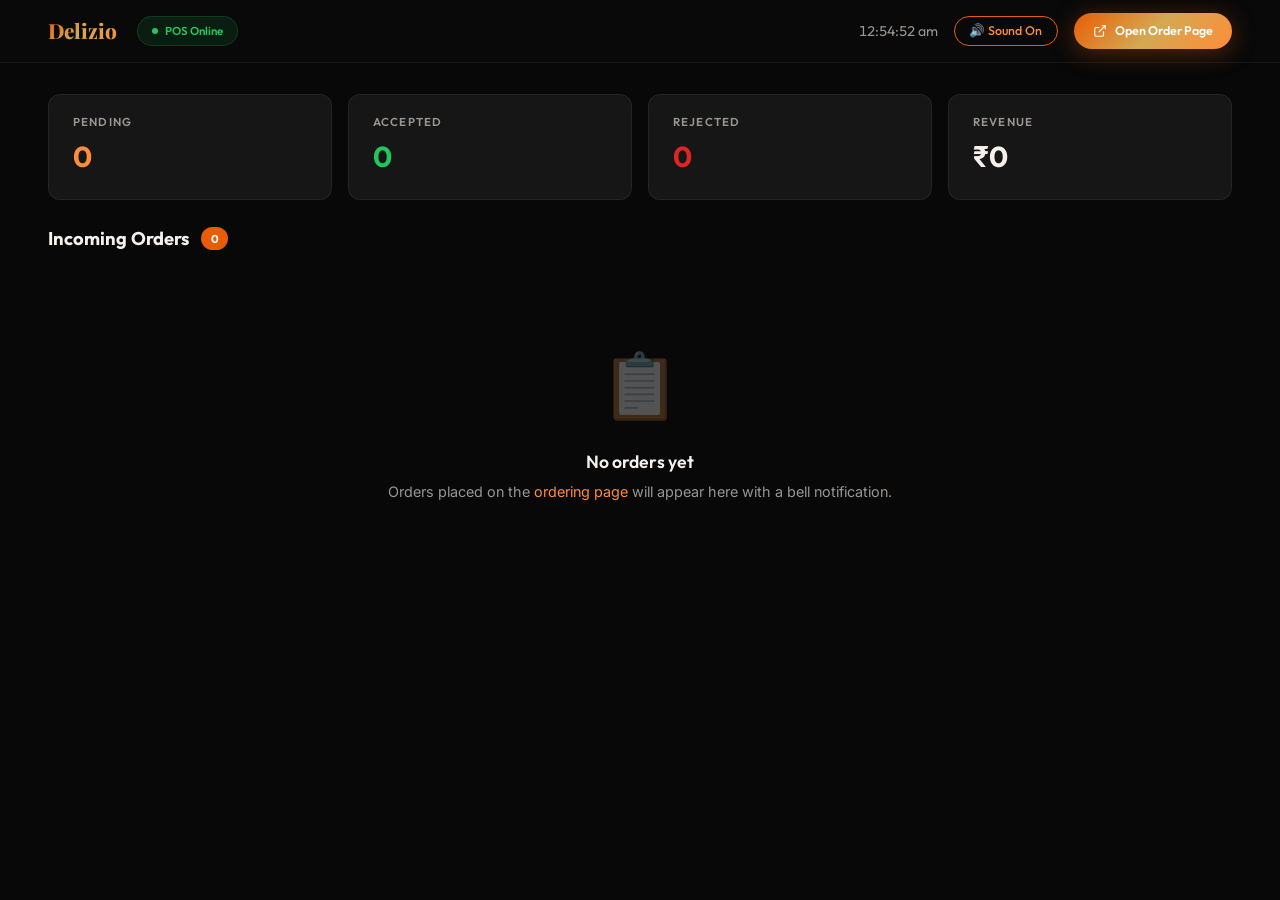
==== commit de718674: "Update admin: download receipt instead of printing" ====
--- a/admin.html
+++ b/admin.html
@@ -769,17 +769,19 @@
 </html>
   `;
 
-  const frame = document.getElementById('printFrame');
-  const doc = frame.contentDocument || frame.contentWindow.document;
-  doc.open();
-  doc.write(billHtml);
-  doc.close();
-
-  // Wait for content to render, then print
+  // Since demo has no printer, download the receipt as an HTML file to show the client
+  const blob = new Blob([billHtml], { type: 'text/html' });
+  const url = URL.createObjectURL(blob);
+  const a = document.createElement('a');
+  a.href = url;
+  a.download = `Receipt_${order.id}.html`;
+  document.body.appendChild(a);
+  a.click();
+  
   setTimeout(() => {
-    frame.contentWindow.focus();
-    frame.contentWindow.print();
-  }, 300);
+    document.body.removeChild(a);
+    URL.revokeObjectURL(url);
+  }, 100);
 }
 
 function rejectOrder(orderId) {
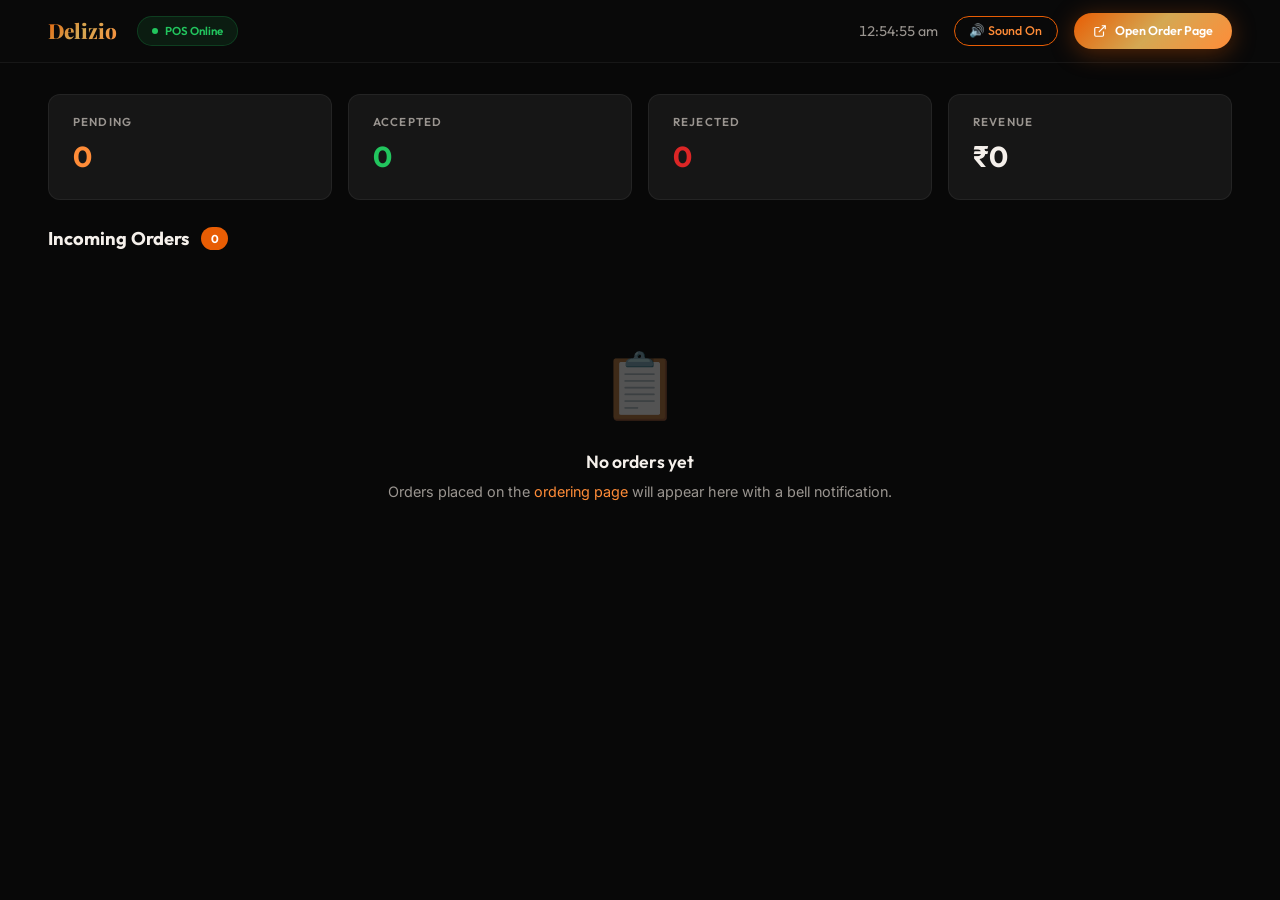
==== commit 29f5d5d5: "Revert to using browser print dialog for receipts" ====
--- a/admin.html
+++ b/admin.html
@@ -769,19 +769,17 @@
 </html>
   `;
 
-  // Since demo has no printer, download the receipt as an HTML file to show the client
-  const blob = new Blob([billHtml], { type: 'text/html' });
-  const url = URL.createObjectURL(blob);
-  const a = document.createElement('a');
-  a.href = url;
-  a.download = `Receipt_${order.id}.html`;
-  document.body.appendChild(a);
-  a.click();
-  
+  const frame = document.getElementById('printFrame');
+  const doc = frame.contentDocument || frame.contentWindow.document;
+  doc.open();
+  doc.write(billHtml);
+  doc.close();
+
+  // Wait for content to render, then print
   setTimeout(() => {
-    document.body.removeChild(a);
-    URL.revokeObjectURL(url);
-  }, 100);
+    frame.contentWindow.focus();
+    frame.contentWindow.print();
+  }, 300);
 }
 
 function rejectOrder(orderId) {
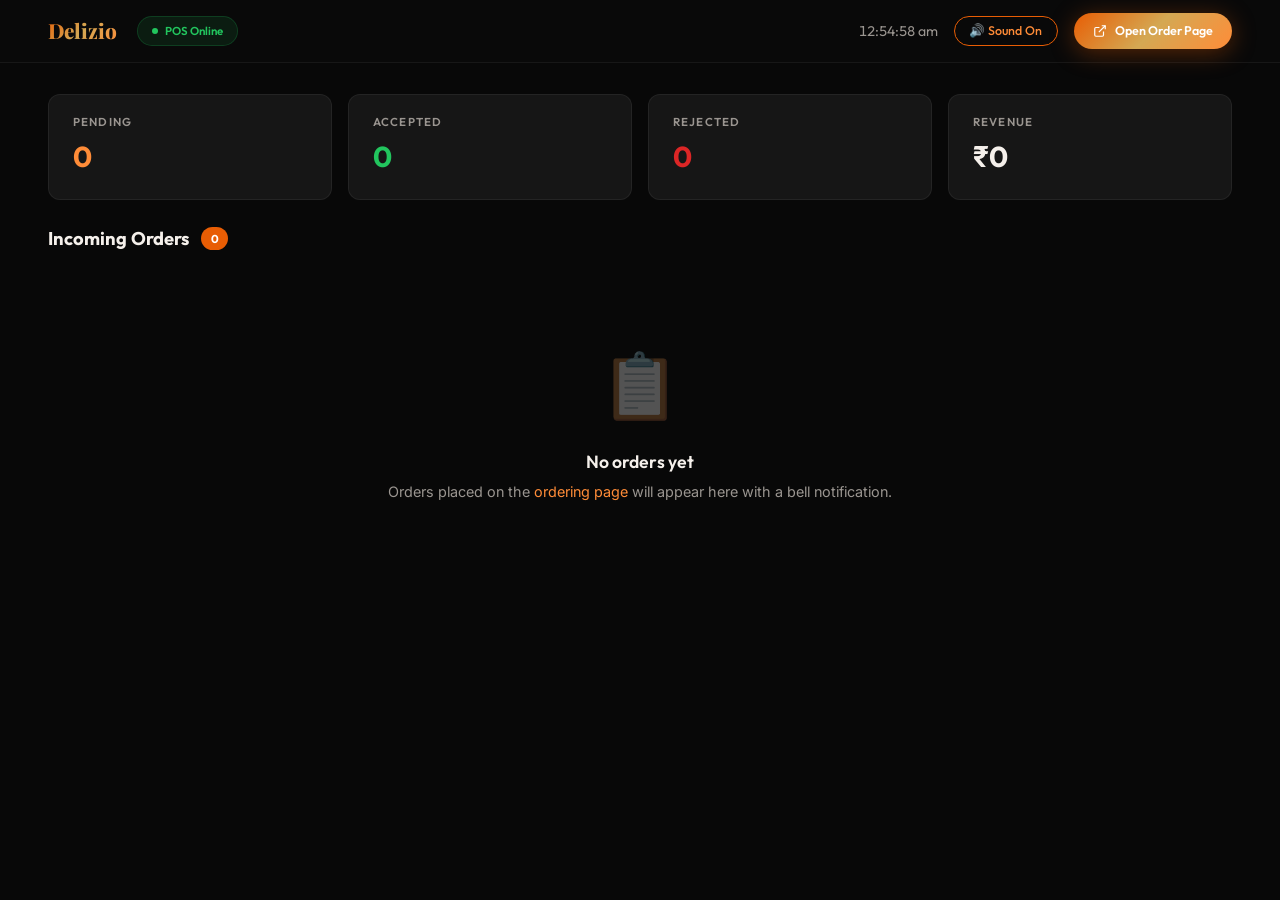
==== commit 69983ccd: "Fix duplicate JS functions breaking accept button" ====
--- a/admin.html
+++ b/admin.html
@@ -652,17 +652,6 @@
   stopAlarm();
 }
 
-function acceptOrder(orderId) {
-  const idx = orders.findIndex(o => o.id === orderId && o.status === 'pending');
-  if (idx !== -1) {
-    orders[idx].status = 'accepted';
-    localStorage.setItem('delizio_orders', JSON.stringify(orders));
-    channel.postMessage({ type: 'ORDER_STATUS', orderId, status: 'accepted' });
-    renderOrders();
-    // Auto-print bill
-    printBill(orders[idx]);
-  }
-}
 
 function printBill(order) {
   const time = new Date(order.time).toLocaleString('en-IN', {
@@ -782,15 +771,6 @@
   }, 300);
 }
 
-function rejectOrder(orderId) {
-  const idx = orders.findIndex(o => o.id === orderId && o.status === 'pending');
-  if (idx !== -1) {
-    orders[idx].status = 'rejected';
-    localStorage.setItem('delizio_orders', JSON.stringify(orders));
-    channel.postMessage({ type: 'ORDER_STATUS', orderId, status: 'rejected' });
-    renderOrders();
-  }
-}
 
 function renderOrders() {
   const container = document.getElementById('ordersContainer');
@@ -866,10 +846,10 @@
 
           ${o.status === 'pending' ? `
           <div class="pos-order-actions">
-            <button class="pos-btn pos-btn-accept" data-action="accept" data-order-id="${o.id}">
+            <button class="pos-btn pos-btn-accept" onclick="acceptOrder('${o.id}')">
               ✓ Accept Order
             </button>
-            <button class="pos-btn pos-btn-reject" data-action="reject" data-order-id="${o.id}">
+            <button class="pos-btn pos-btn-reject" onclick="rejectOrder('${o.id}')">
               ✕ Reject
             </button>
           </div>` : ''}
@@ -891,15 +871,34 @@
   document.getElementById('orderCount').textContent = orders.length;
 }
 
-// Event delegation for accept/reject buttons
-document.getElementById('ordersContainer').addEventListener('click', function(e) {
-  const btn = e.target.closest('[data-action]');
-  if (!btn) return;
-  const action = btn.dataset.action;
-  const orderId = btn.dataset.orderId;
-  if (action === 'accept') acceptOrder(orderId);
-  if (action === 'reject') rejectOrder(orderId);
-});
+function acceptOrder(orderId) {
+  try {
+    const idx = orders.findIndex(o => o.id === orderId && o.status === 'pending');
+    if (idx !== -1) {
+      orders[idx].status = 'accepted';
+      localStorage.setItem('delizio_orders', JSON.stringify(orders));
+      channel.postMessage({ type: 'ORDER_STATUS', orderId, status: 'accepted' });
+      renderOrders();
+      printBill(orders[idx]);
+    }
+  } catch (err) {
+    alert("Error accepting order: " + err.message);
+  }
+}
+
+function rejectOrder(orderId) {
+  try {
+    const idx = orders.findIndex(o => o.id === orderId && o.status === 'pending');
+    if (idx !== -1) {
+      orders[idx].status = 'rejected';
+      localStorage.setItem('delizio_orders', JSON.stringify(orders));
+      channel.postMessage({ type: 'ORDER_STATUS', orderId, status: 'rejected' });
+      renderOrders();
+    }
+  } catch (err) {
+    alert("Error rejecting order: " + err.message);
+  }
+}
 
 renderOrders();
 </script>
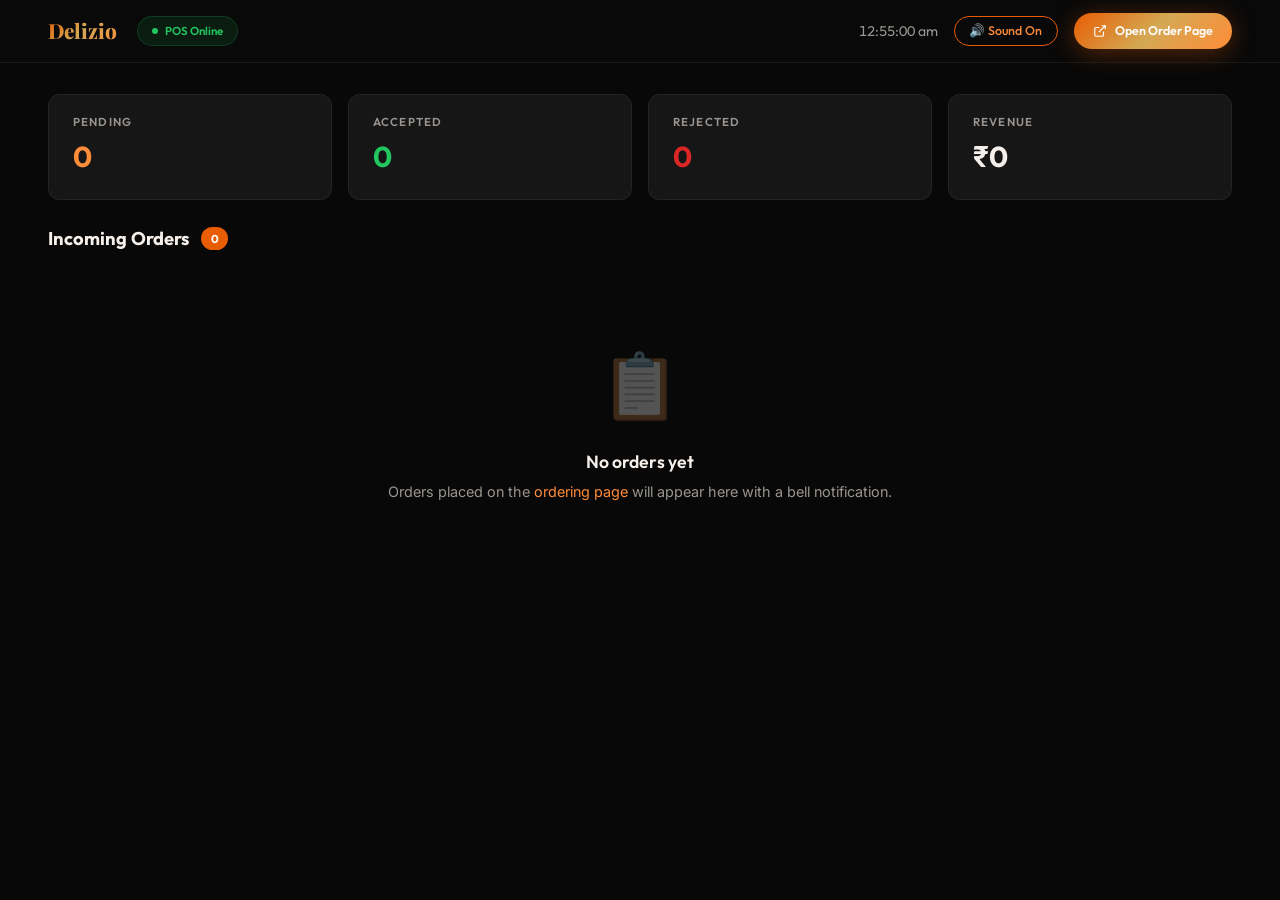
==== commit 32b67d79: "Fix file:// cross-tab sync and iframe print cross-origin errors" ====
--- a/admin.html
+++ b/admin.html
@@ -431,14 +431,12 @@
       .pos-order-customer { flex-direction: column; gap: 0.75rem; }
     }
 
-    /* Print receipt iframe — hidden */
-    #printFrame {
-      position: fixed;
-      top: -9999px;
-      left: -9999px;
-      width: 0;
-      height: 0;
-      border: none;
+    #printableArea { display: none; }
+
+    @media print {
+      body * { visibility: hidden; }
+      #printableArea, #printableArea * { visibility: visible; }
+      #printableArea { display: block; position: absolute; left: 0; top: 0; width: 100%; margin: 0; padding: 0; }
     }
   </style>
 </head>
@@ -513,8 +511,9 @@
     </div>
   </div>
 
-  <!-- Hidden print frame -->
-  <iframe id="printFrame"></iframe>
+  </div>
+
+  <div id="printableArea"></div>
 
 <script>
 /* ===== POS DASHBOARD LOGIC ===== */
@@ -638,6 +637,23 @@
     playBell();
     showBellOverlay();
     renderOrders();
+  }
+});
+
+// Fallback for file:// URLs where BroadcastChannel might be blocked
+window.addEventListener('storage', e => {
+  if (e.key === 'delizio_orders') {
+    const newOrders = JSON.parse(e.newValue || '[]');
+    if (newOrders.length > orders.length) {
+      // It's a new order!
+      orders = newOrders;
+      playBell();
+      showBellOverlay();
+      renderOrders();
+    } else {
+      orders = newOrders;
+      renderOrders();
+    }
   }
 });
 
@@ -754,21 +770,15 @@
   <div style="margin-top:10px;text-align:center;font-size:9px;color:#999">
     --- Powered by Delizio POS ---
   </div>
-</body>
-</html>
   `;
 
-  const frame = document.getElementById('printFrame');
-  const doc = frame.contentDocument || frame.contentWindow.document;
-  doc.open();
-  doc.write(billHtml);
-  doc.close();
-
-  // Wait for content to render, then print
+  const printArea = document.getElementById('printableArea');
+  printArea.innerHTML = billHtml;
+
+  // Trigger print dialog natively
   setTimeout(() => {
-    frame.contentWindow.focus();
-    frame.contentWindow.print();
-  }, 300);
+    window.print();
+  }, 100);
 }
 
 
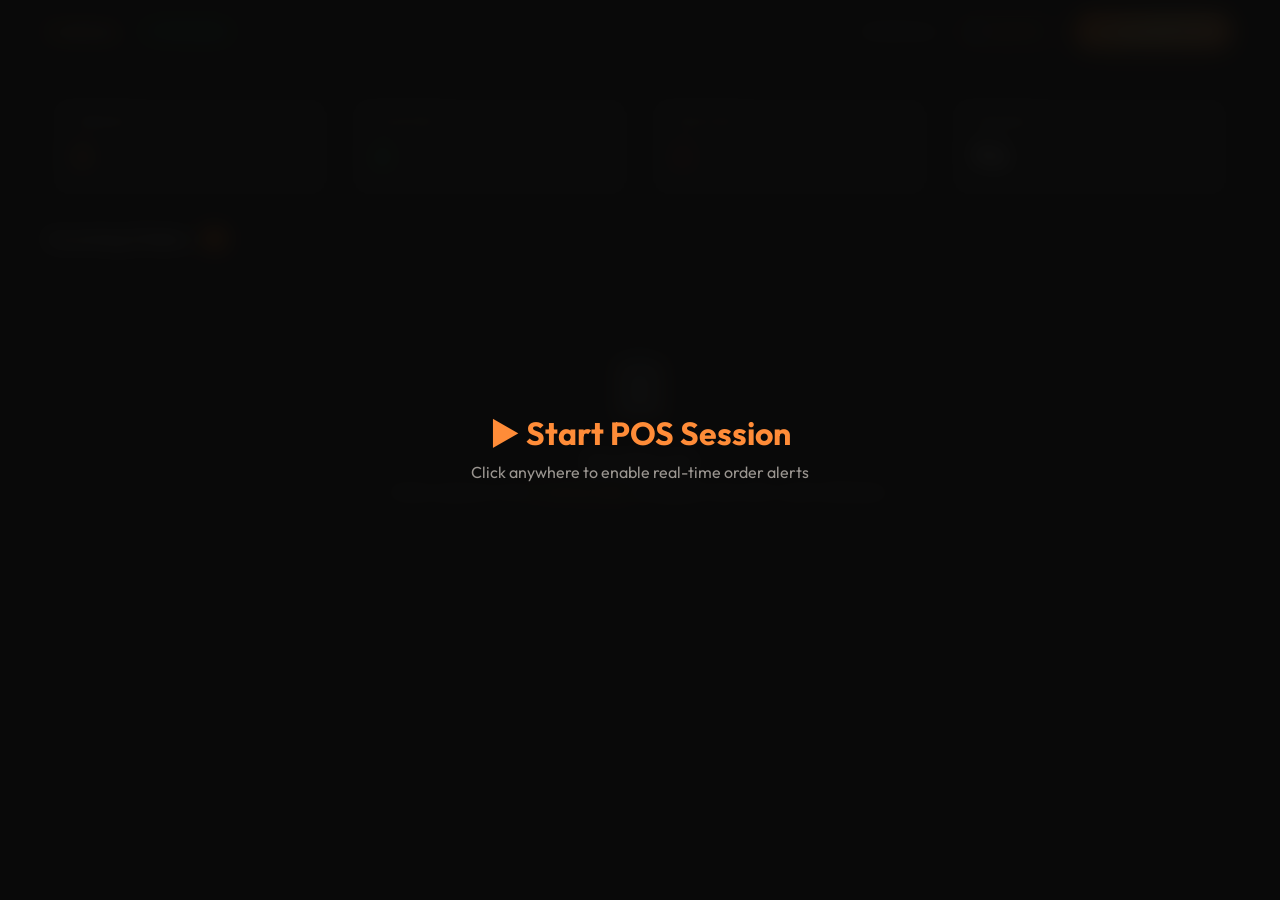
==== commit e849282a: "Fix UI blocking during print and add POS start overlay for audio" ====
--- a/admin.html
+++ b/admin.html
@@ -438,9 +438,25 @@
       #printableArea, #printableArea * { visibility: visible; }
       #printableArea { display: block; position: absolute; left: 0; top: 0; width: 100%; margin: 0; padding: 0; }
     }
+
+    /* Start overlay for audio gesture */
+    #startOverlay {
+      position: fixed; inset: 0; z-index: 10000;
+      background: rgba(10,10,10,0.95); backdrop-filter: blur(10px);
+      display: flex; flex-direction: column; align-items: center; justify-content: center;
+      color: #fff; cursor: pointer; transition: opacity 0.3s ease;
+    }
+    #startOverlay h2 { font-family: var(--font-ui); font-size: 2rem; margin-bottom: 0.5rem; color: var(--color-accent-2); }
+    #startOverlay p { font-family: var(--font-ui); font-size: 1rem; color: var(--color-text-dim); }
   </style>
 </head>
 <body>
+
+  <!-- Audio unlock overlay -->
+  <div id="startOverlay" onclick="unlockAudio()">
+    <h2>▶ Start POS Session</h2>
+    <p>Click anywhere to enable real-time order alerts</p>
+  </div>
 
   <!-- Bell Ring Overlay -->
   <div class="bell-ring" id="bellOverlay">
@@ -518,15 +534,29 @@
 <script>
 /* ===== POS DASHBOARD LOGIC ===== */
 
+const audioCtx = new (window.AudioContext || window.webkitAudioContext)();
+
+function unlockAudio() {
+  if (audioCtx.state === 'suspended') audioCtx.resume();
+  // Play a silent tone to force unlock on Safari/iOS
+  const osc = audioCtx.createOscillator();
+  const gain = audioCtx.createGain();
+  gain.gain.value = 0;
+  osc.connect(gain);
+  gain.connect(audioCtx.destination);
+  osc.start(0);
+  osc.stop(0.1);
+  
+  document.getElementById('startOverlay').style.opacity = '0';
+  setTimeout(() => document.getElementById('startOverlay').style.display = 'none', 300);
+}
+
 const channel = new BroadcastChannel('delizio_orders');
 let orders = JSON.parse(localStorage.getItem('delizio_orders') || '[]');
 // Deduplicate orders by ID (keep first occurrence)
 orders = orders.filter((o, i, arr) => arr.findIndex(x => x.id === o.id) === i);
 localStorage.setItem('delizio_orders', JSON.stringify(orders));
 let soundOn = true;
-
-// Web Audio API bell sound
-const audioCtx = new (window.AudioContext || window.webkitAudioContext)();
 
 function playBell() {
   if (!soundOn) return;
@@ -612,11 +642,6 @@
     audioCtx.resume();
   }
 }
-
-// Resume audio on ANY click (required by browser autoplay policy)
-document.addEventListener('click', () => {
-  if (audioCtx.state === 'suspended') audioCtx.resume();
-}, { once: true });
 
 // Clock
 function updateClock() {
@@ -775,10 +800,12 @@
   const printArea = document.getElementById('printableArea');
   printArea.innerHTML = billHtml;
 
-  // Trigger print dialog natively
-  setTimeout(() => {
-    window.print();
-  }, 100);
+  // Let the UI fully paint the "Accepted" status first, then print
+  requestAnimationFrame(() => {
+    setTimeout(() => {
+      window.print();
+    }, 400); // Wait 400ms to ensure DOM updates are visible
+  });
 }
 
 
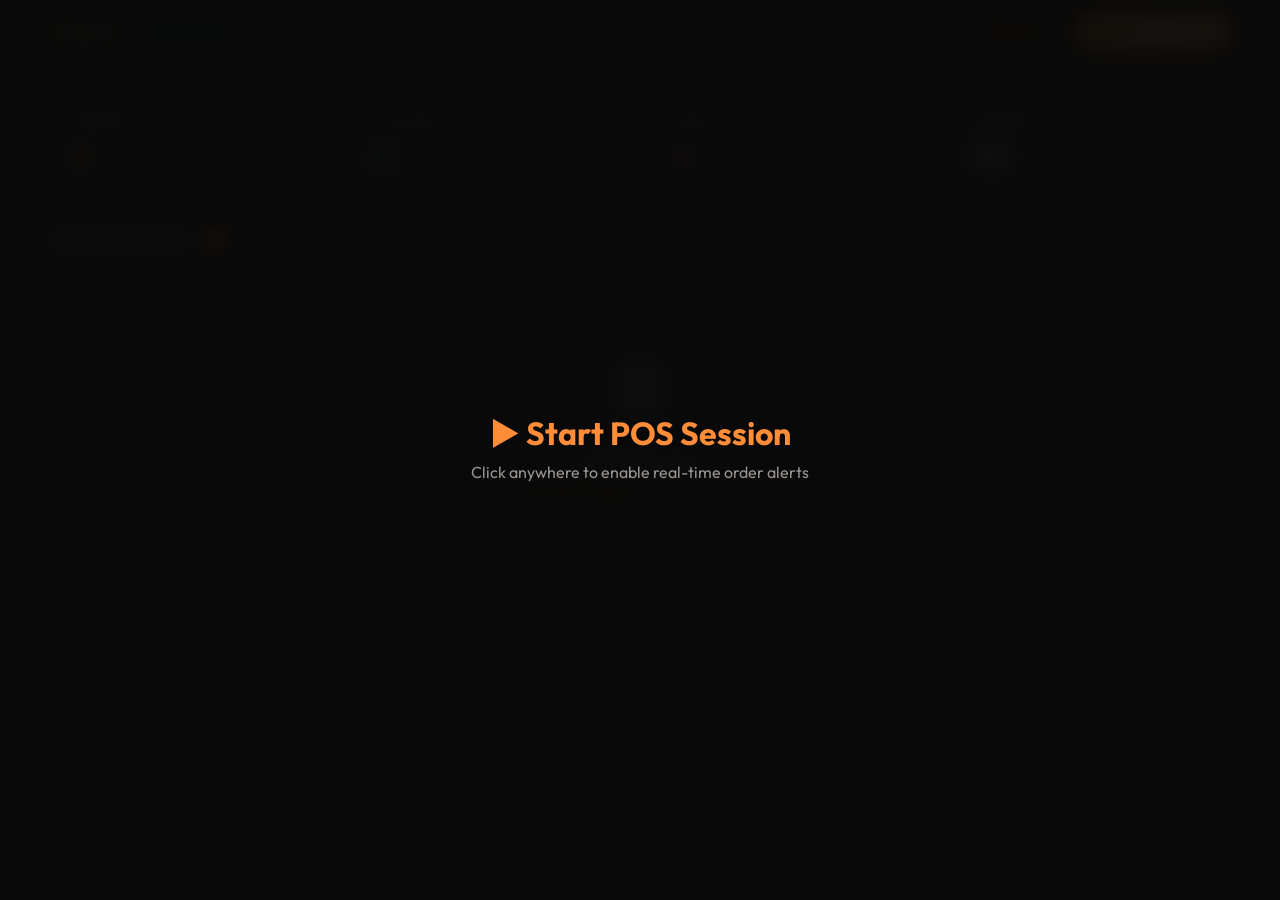
==== commit 063c7500: "Fix Cannot read properties of null style error on emptyState" ====
--- a/admin.html
+++ b/admin.html
@@ -516,13 +516,12 @@
         <div class="pos-section-title">
           Incoming Orders <span class="count" id="orderCount">0</span>
         </div>
-        <div class="pos-orders" id="ordersContainer">
-          <div class="pos-empty" id="emptyState">
-            <div class="icon">📋</div>
-            <h3>No orders yet</h3>
-            <p>Orders placed on the <a href="order.html" style="color:var(--color-accent-2)">ordering page</a> will appear here with a bell notification.</p>
-          </div>
+        <div class="pos-empty" id="emptyState">
+          <div class="icon">📋</div>
+          <h3>No orders yet</h3>
+          <p>Orders placed on the <a href="order.html" style="color:var(--color-accent-2)">ordering page</a> will appear here with a bell notification.</p>
         </div>
+        <div class="pos-orders" id="ordersContainer"></div>
       </div>
     </div>
   </div>
@@ -815,7 +814,6 @@
 
   if (orders.length === 0) {
     container.innerHTML = '';
-    container.appendChild(empty);
     empty.style.display = '';
   } else {
     empty.style.display = 'none';
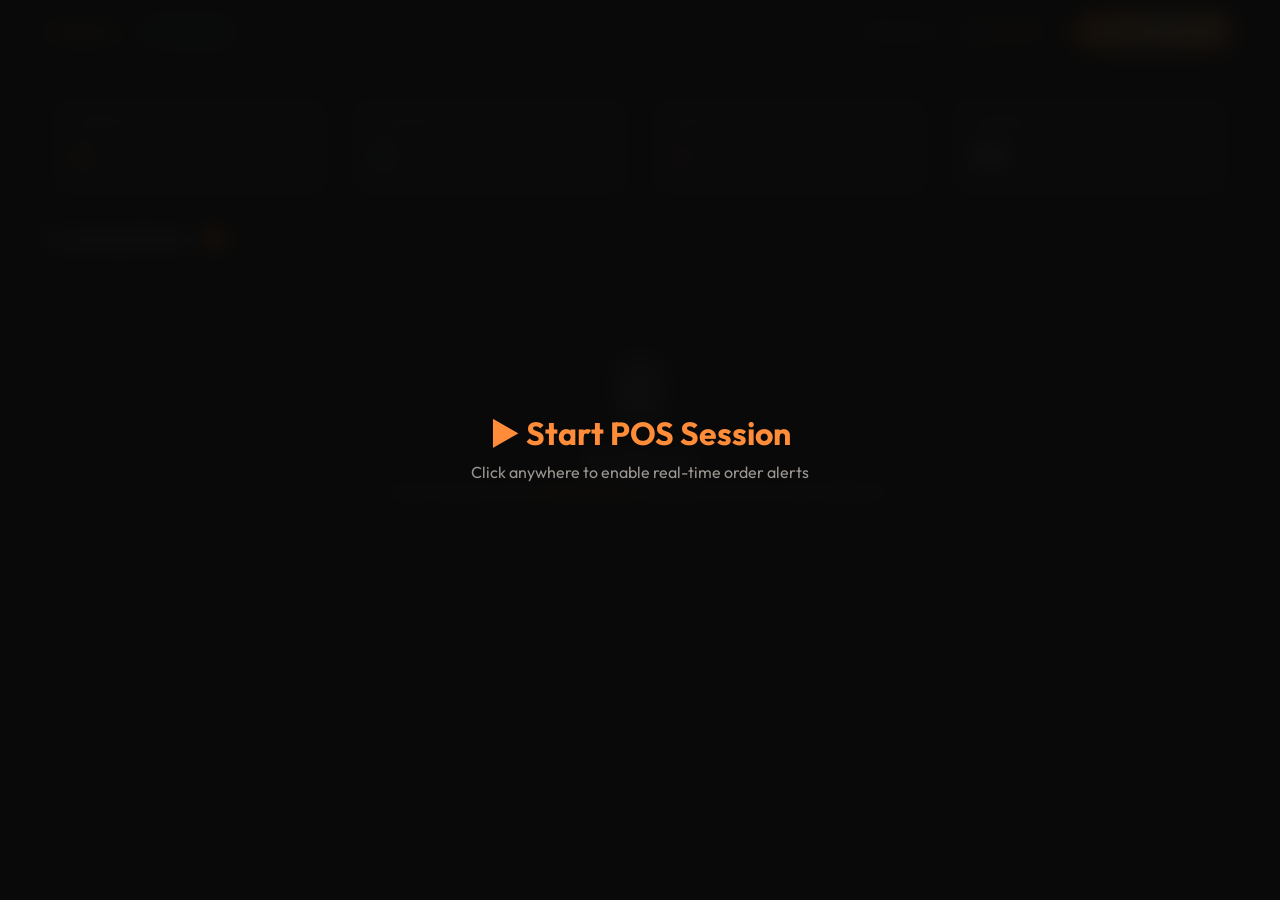
==== commit d4cc7775: "Revert to iframe printing to isolate receipt CSS from the admin dashboard" ====
--- a/admin.html
+++ b/admin.html
@@ -431,12 +431,15 @@
       .pos-order-customer { flex-direction: column; gap: 0.75rem; }
     }
 
-    #printableArea { display: none; }
-
-    @media print {
-      body * { visibility: hidden; }
-      #printableArea, #printableArea * { visibility: visible; }
-      #printableArea { display: block; position: absolute; left: 0; top: 0; width: 100%; margin: 0; padding: 0; }
+    /* Print receipt iframe — hidden */
+    #printFrame {
+      position: absolute;
+      top: -9999px;
+      left: -9999px;
+      width: 0;
+      height: 0;
+      border: none;
+      visibility: hidden;
     }
 
     /* Start overlay for audio gesture */
@@ -528,7 +531,8 @@
 
   </div>
 
-  <div id="printableArea"></div>
+  <!-- Hidden print frame -->
+  <iframe id="printFrame"></iframe>
 
 <script>
 /* ===== POS DASHBOARD LOGIC ===== */
@@ -794,15 +798,21 @@
   <div style="margin-top:10px;text-align:center;font-size:9px;color:#999">
     --- Powered by Delizio POS ---
   </div>
+</body>
+</html>
   `;
 
-  const printArea = document.getElementById('printableArea');
-  printArea.innerHTML = billHtml;
+  const frame = document.getElementById('printFrame');
+  const doc = frame.contentDocument || frame.contentWindow.document;
+  doc.open();
+  doc.write(billHtml);
+  doc.close();
 
   // Let the UI fully paint the "Accepted" status first, then print
   requestAnimationFrame(() => {
     setTimeout(() => {
-      window.print();
+      frame.contentWindow.focus();
+      frame.contentWindow.print();
     }, 400); // Wait 400ms to ensure DOM updates are visible
   });
 }
